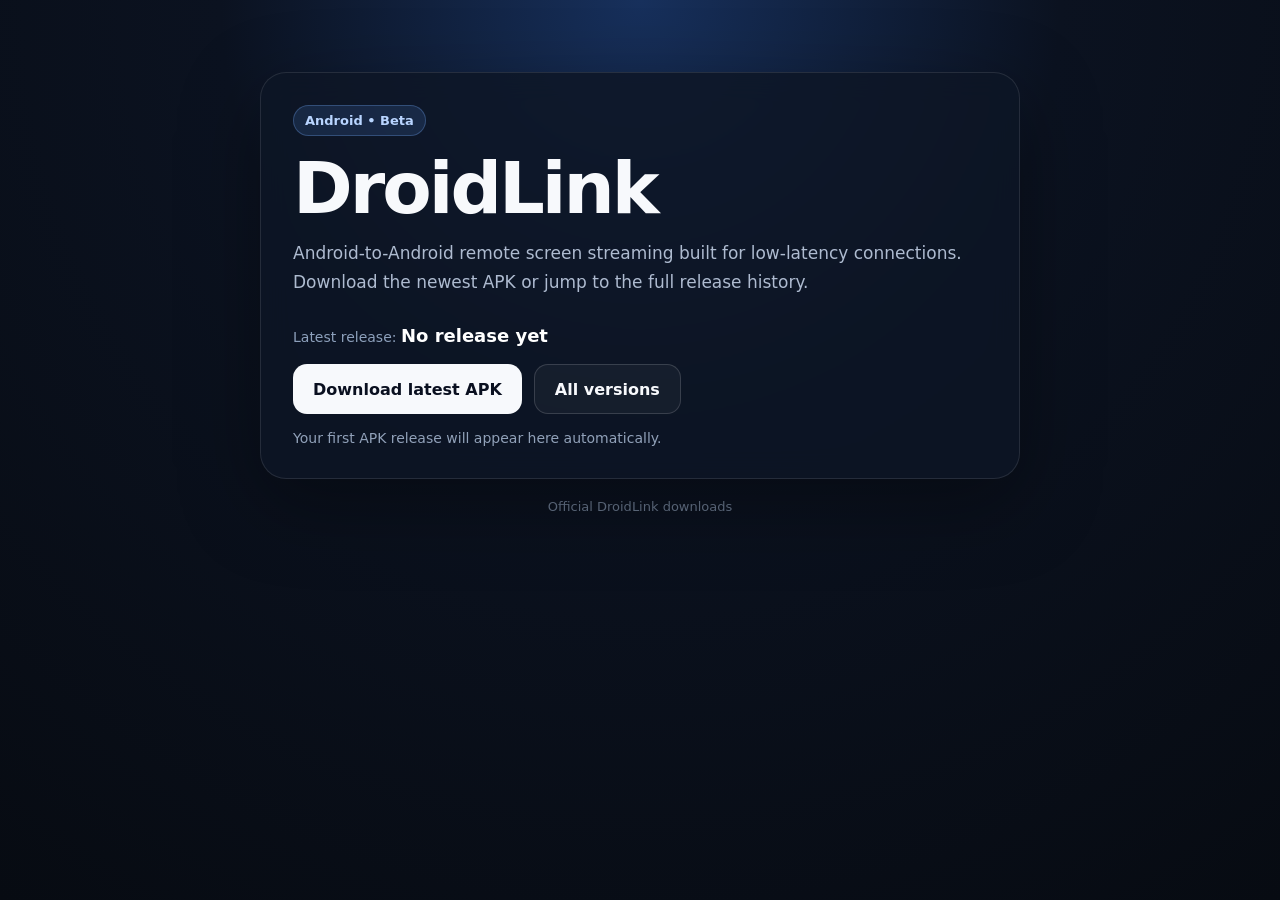
==== docs/index.html @ 6f94c44d "Add DroidLink GitHub Pages download site" ====
<!doctype html>
<html lang="en">
<head>
  <meta charset="utf-8" />
  <meta name="viewport" content="width=device-width, initial-scale=1" />
  <title>DroidLink Downloads</title>
  <meta name="description" content="Download the latest DroidLink APK and view previous releases." />
  <style>
    :root { color-scheme: dark; }
    * { box-sizing: border-box; }
    body { margin: 0; min-height: 100vh; font-family: Inter, system-ui, -apple-system, BlinkMacSystemFont, "Segoe UI", sans-serif; background: radial-gradient(circle at top, #17305c 0, #0b1220 38%, #070b12 100%); color: #f7f9fc; }
    main { width: min(760px, calc(100% - 32px)); margin: 0 auto; padding: 72px 0; }
    .card { background: rgba(14, 22, 38, .84); border: 1px solid rgba(255,255,255,.10); border-radius: 26px; padding: 32px; box-shadow: 0 24px 80px rgba(0,0,0,.35); backdrop-filter: blur(14px); }
    .badge { display: inline-block; padding: 7px 11px; border-radius: 999px; background: rgba(93, 156, 255, .14); border: 1px solid rgba(123, 176, 255, .28); color: #b9d5ff; font-size: 13px; font-weight: 700; }
    h1 { font-size: clamp(42px, 9vw, 72px); line-height: .95; margin: 18px 0 14px; letter-spacing: -3px; }
    .lead { color: #aebbd0; line-height: 1.7; font-size: 17px; margin-bottom: 28px; }
    .version { margin: 22px 0 10px; font-size: 14px; color: #8da0bc; }
    .version strong { color: #fff; font-size: 18px; }
    .actions { display: flex; gap: 12px; flex-wrap: wrap; margin-top: 18px; }
    a.button { text-decoration: none; display: inline-flex; align-items: center; justify-content: center; min-height: 50px; padding: 0 20px; border-radius: 14px; font-weight: 800; }
    .primary { background: #f7f9fc; color: #0a1020; }
    .secondary { border: 1px solid rgba(255,255,255,.15); color: #f7f9fc; background: rgba(255,255,255,.04); }
    .status { margin-top: 16px; font-size: 14px; color: #91a1b9; }
    footer { text-align: center; color: #67758a; margin-top: 20px; font-size: 13px; }
  </style>
</head>
<body>
  <main>
    <section class="card">
      <span class="badge">Android • Beta</span>
      <h1>DroidLink</h1>
      <p class="lead">Android-to-Android remote screen streaming built for low-latency connections. Download the newest APK or jump to the full release history.</p>
      <div class="version">Latest release: <strong id="version">Checking…</strong></div>
      <div class="actions">
        <a id="download" class="button primary" href="https://github.com/Aihoward/DroidLink/releases" aria-disabled="true">Download latest APK</a>
        <a class="button secondary" href="https://github.com/Aihoward/DroidLink/releases">All versions</a>
      </div>
      <div id="status" class="status">Looking for the newest GitHub release…</div>
    </section>
    <footer>Official DroidLink downloads</footer>
  </main>

  <script>
    const api = 'https://api.github.com/repos/Aihoward/DroidLink/releases/latest';
    fetch(api, { headers: { 'Accept': 'application/vnd.github+json' } })
      .then(r => { if (!r.ok) throw new Error('No release yet'); return r.json(); })
      .then(release => {
        document.getElementById('version').textContent = release.tag_name || release.name || 'Latest';
        const apk = (release.assets || []).find(a => a.name.toLowerCase().endsWith('.apk'));
        const button = document.getElementById('download');
        const status = document.getElementById('status');
        if (apk) {
          button.href = apk.browser_download_url;
          button.removeAttribute('aria-disabled');
          status.textContent = apk.name;
        } else {
          button.href = release.html_url;
          status.textContent = 'Release found, but no APK asset is attached yet.';
        }
      })
      .catch(() => {
        document.getElementById('version').textContent = 'No release yet';
        document.getElementById('status').textContent = 'Your first APK release will appear here automatically.';
      });
  </script>
</body>
</html>
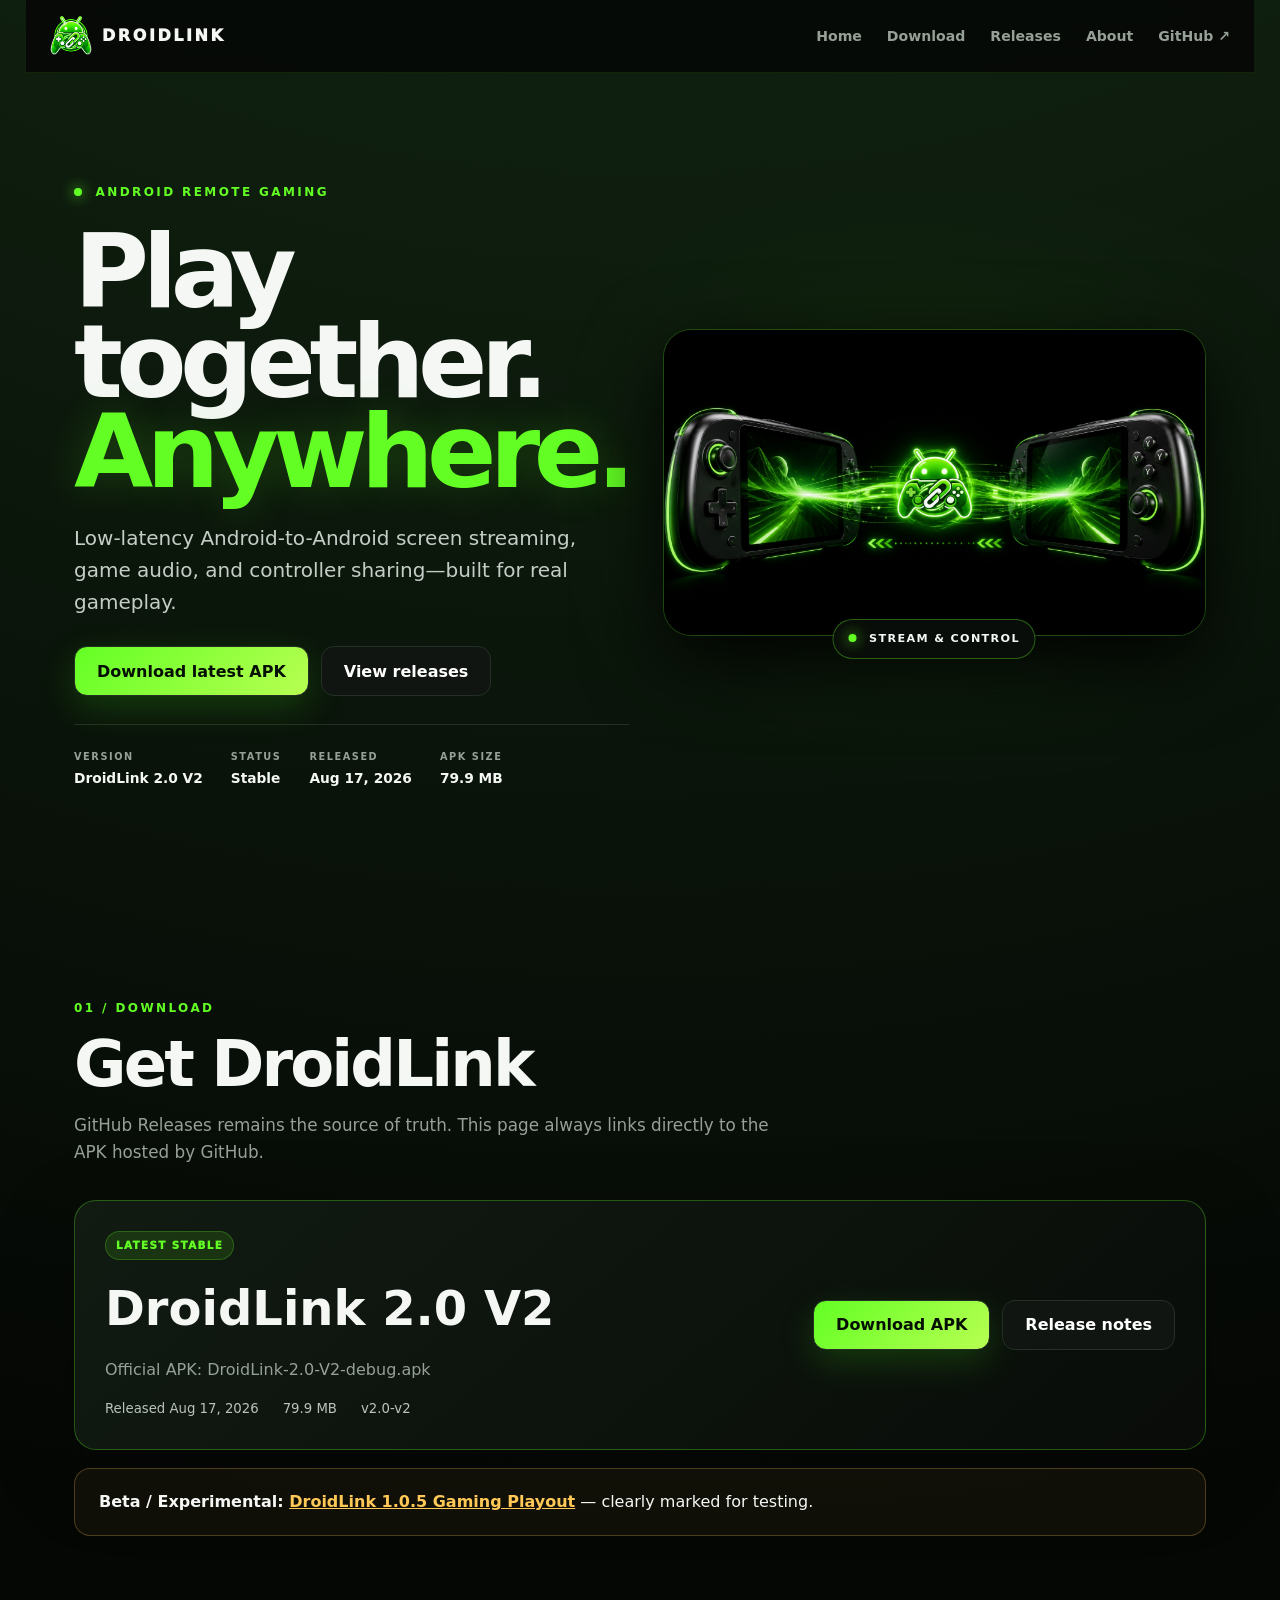
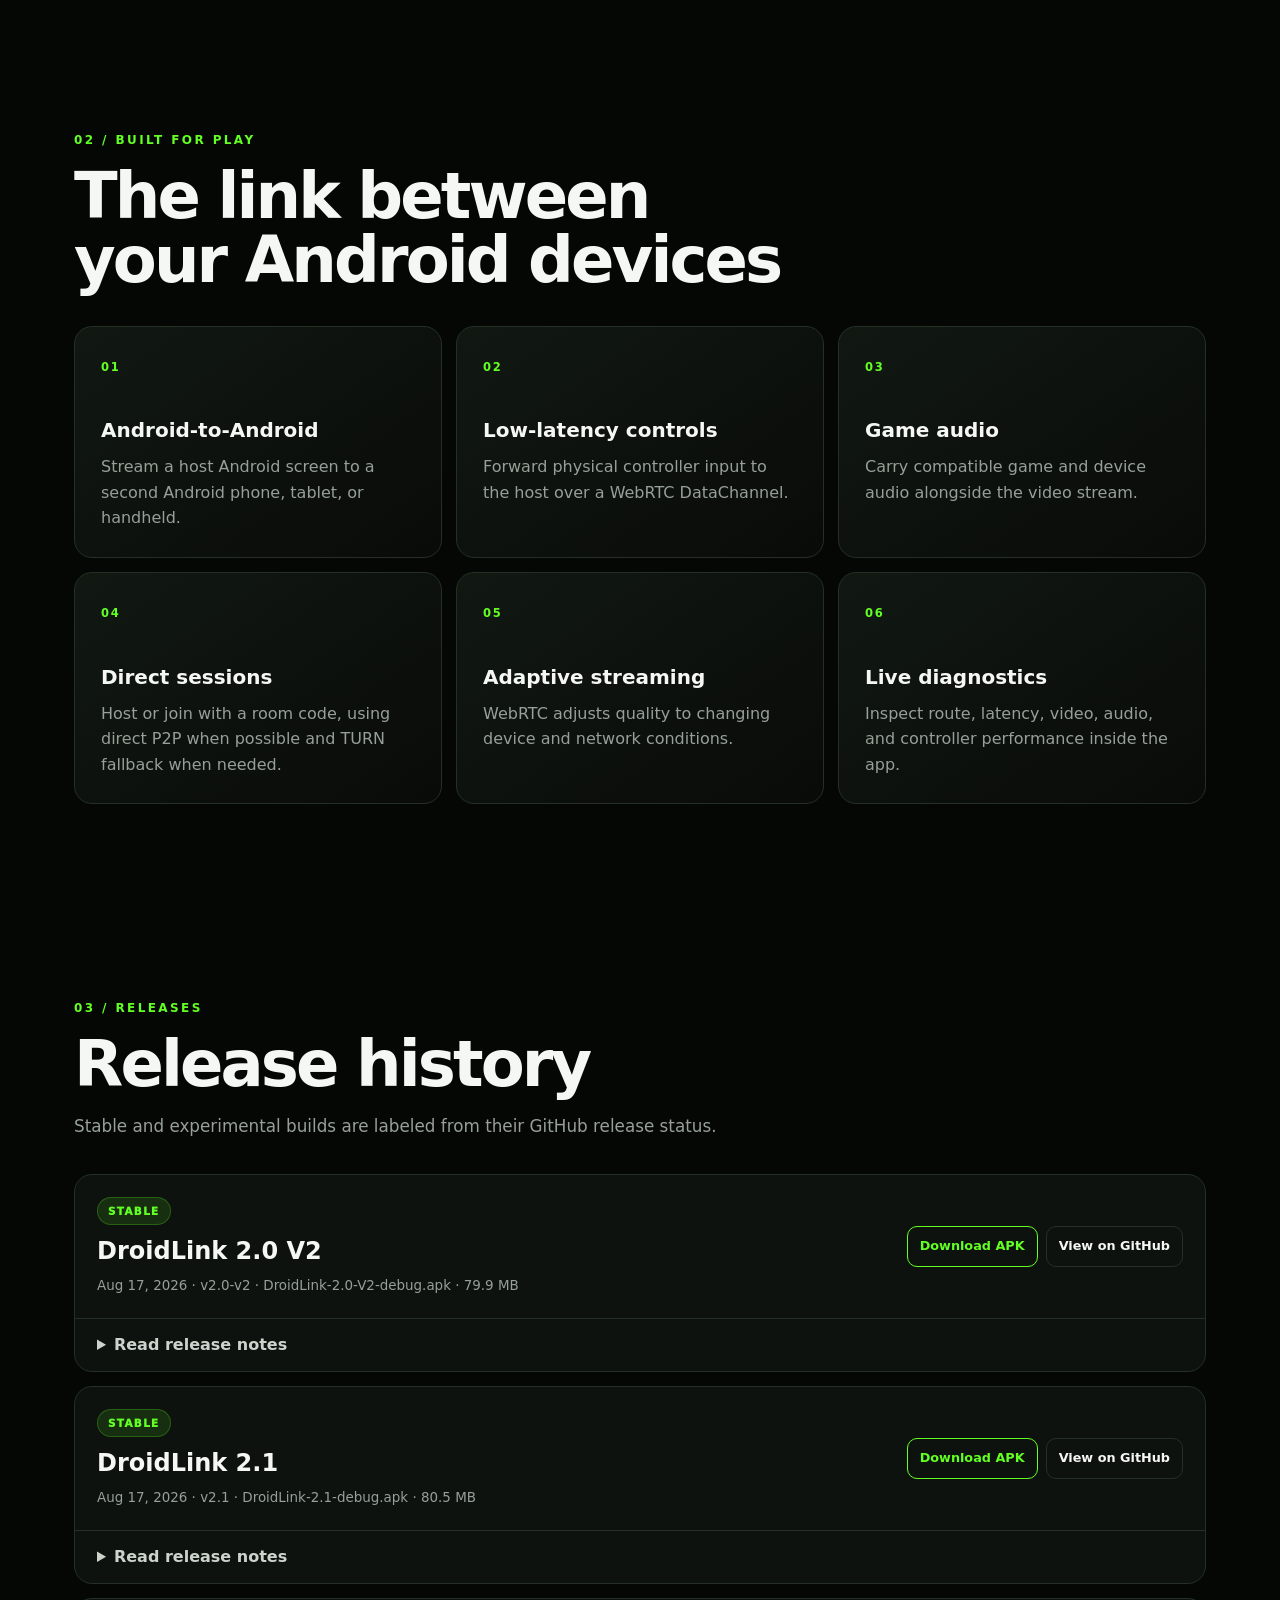
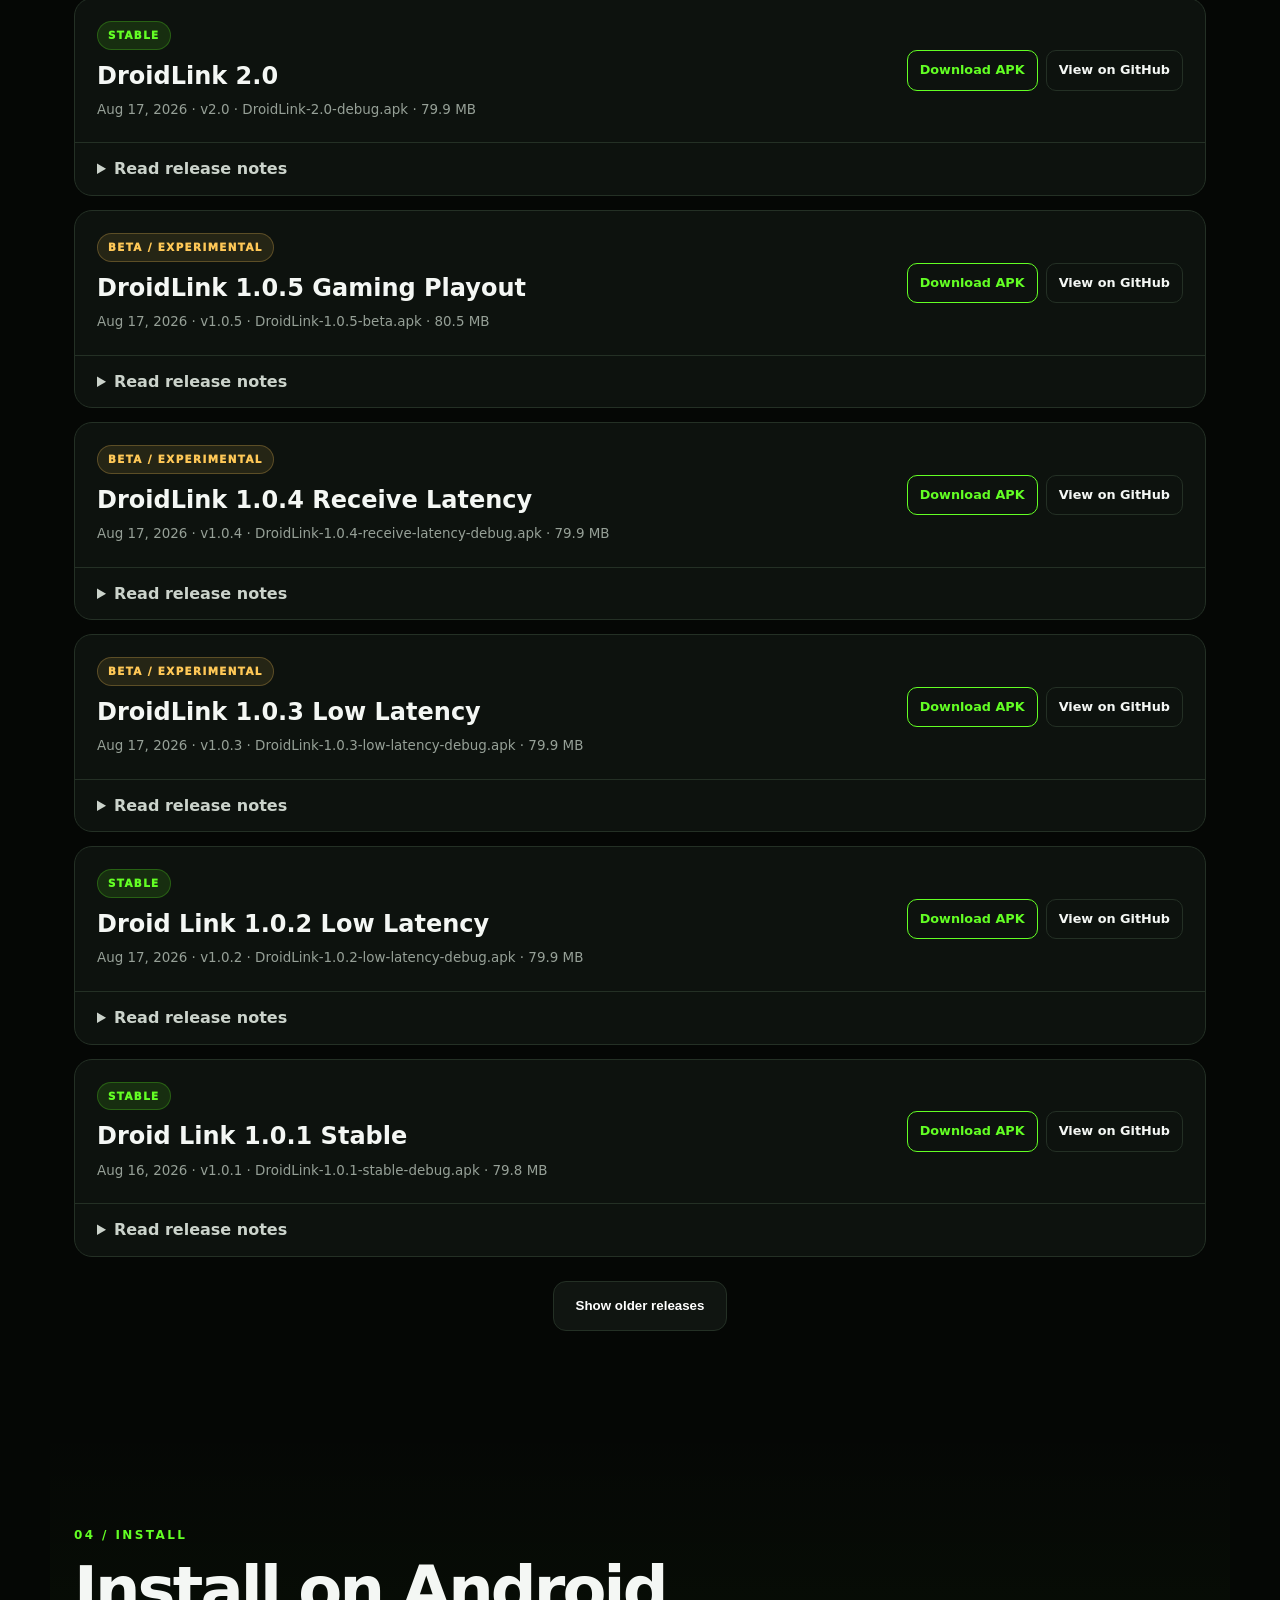
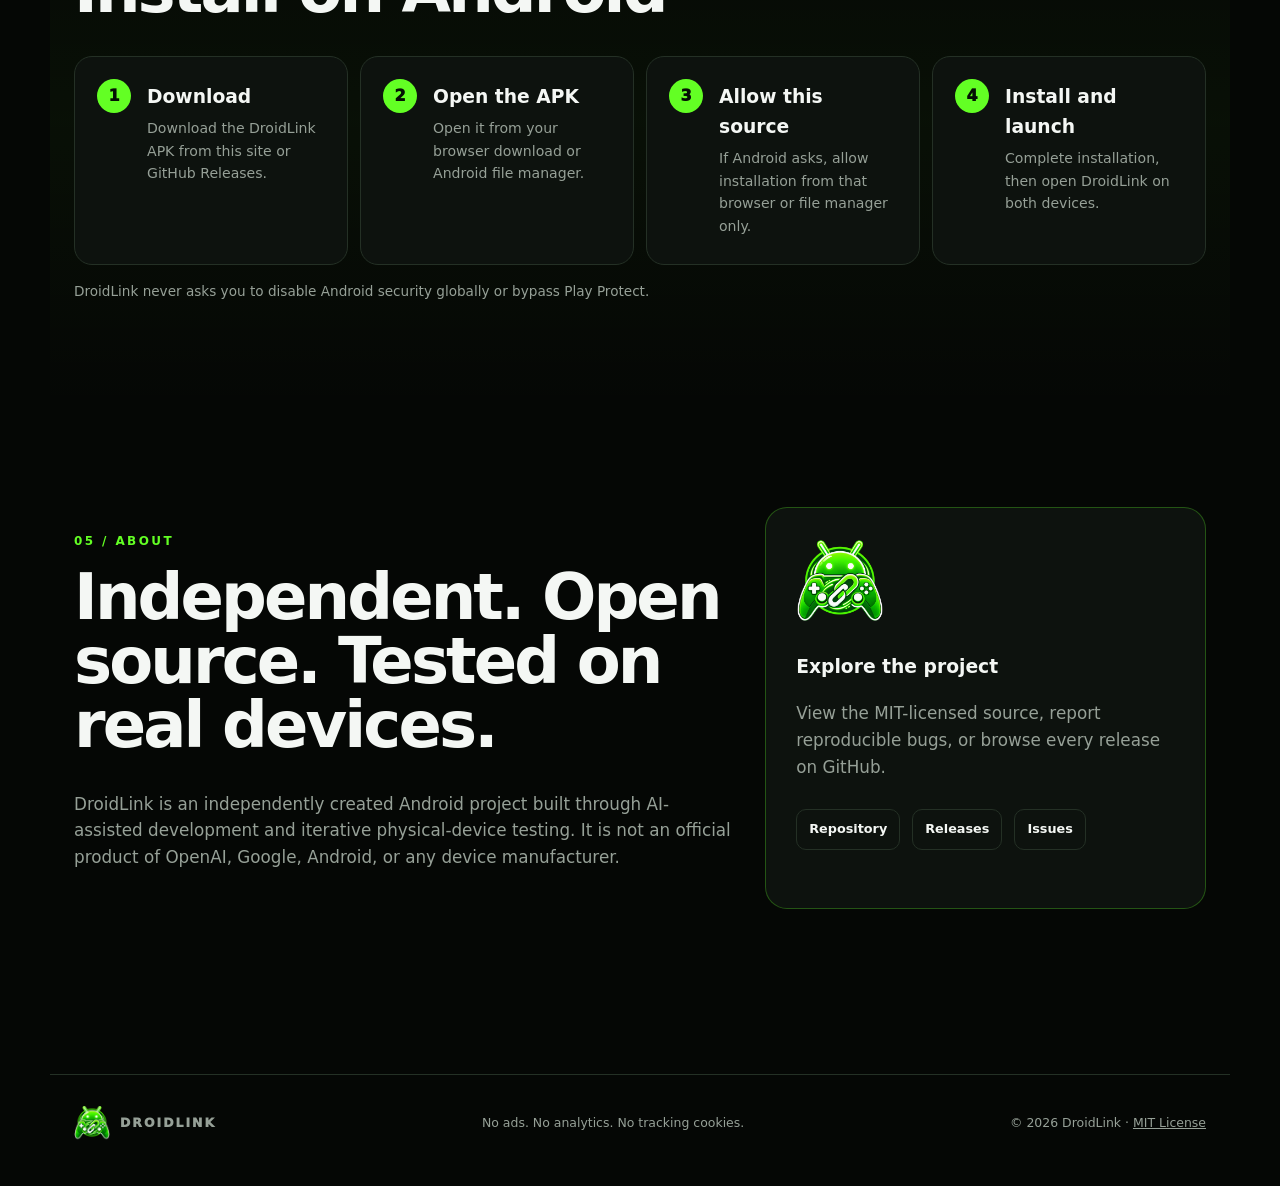
==== commit a91b7f18: "Build official DroidLink GitHub Pages website" ====
--- a/docs/index.html
+++ b/docs/index.html
@@ -1,67 +1,107 @@
 <!doctype html>
 <html lang="en">
 <head>
-  <meta charset="utf-8" />
-  <meta name="viewport" content="width=device-width, initial-scale=1" />
-  <title>DroidLink Downloads</title>
-  <meta name="description" content="Download the latest DroidLink APK and view previous releases." />
-  <style>
-    :root { color-scheme: dark; }
-    * { box-sizing: border-box; }
-    body { margin: 0; min-height: 100vh; font-family: Inter, system-ui, -apple-system, BlinkMacSystemFont, "Segoe UI", sans-serif; background: radial-gradient(circle at top, #17305c 0, #0b1220 38%, #070b12 100%); color: #f7f9fc; }
-    main { width: min(760px, calc(100% - 32px)); margin: 0 auto; padding: 72px 0; }
-    .card { background: rgba(14, 22, 38, .84); border: 1px solid rgba(255,255,255,.10); border-radius: 26px; padding: 32px; box-shadow: 0 24px 80px rgba(0,0,0,.35); backdrop-filter: blur(14px); }
-    .badge { display: inline-block; padding: 7px 11px; border-radius: 999px; background: rgba(93, 156, 255, .14); border: 1px solid rgba(123, 176, 255, .28); color: #b9d5ff; font-size: 13px; font-weight: 700; }
-    h1 { font-size: clamp(42px, 9vw, 72px); line-height: .95; margin: 18px 0 14px; letter-spacing: -3px; }
-    .lead { color: #aebbd0; line-height: 1.7; font-size: 17px; margin-bottom: 28px; }
-    .version { margin: 22px 0 10px; font-size: 14px; color: #8da0bc; }
-    .version strong { color: #fff; font-size: 18px; }
-    .actions { display: flex; gap: 12px; flex-wrap: wrap; margin-top: 18px; }
-    a.button { text-decoration: none; display: inline-flex; align-items: center; justify-content: center; min-height: 50px; padding: 0 20px; border-radius: 14px; font-weight: 800; }
-    .primary { background: #f7f9fc; color: #0a1020; }
-    .secondary { border: 1px solid rgba(255,255,255,.15); color: #f7f9fc; background: rgba(255,255,255,.04); }
-    .status { margin-top: 16px; font-size: 14px; color: #91a1b9; }
-    footer { text-align: center; color: #67758a; margin-top: 20px; font-size: 13px; }
-  </style>
+  <meta charset="utf-8">
+  <meta name="viewport" content="width=device-width,initial-scale=1,viewport-fit=cover">
+  <meta name="theme-color" content="#050705">
+  <meta http-equiv="Content-Security-Policy" content="default-src 'self'; connect-src 'self' https://api.github.com; img-src 'self' data:; style-src 'self'; script-src 'self'; base-uri 'self'; form-action 'none'; frame-ancestors 'none'; upgrade-insecure-requests">
+  <meta name="description" content="DroidLink is low-latency Android-to-Android screen streaming, game audio, and controller sharing.">
+  <link rel="canonical" href="https://aihoward.github.io/DroidLink/">
+  <meta property="og:title" content="DroidLink — Android remote gaming">
+  <meta property="og:description" content="Low-latency Android-to-Android screen streaming and controller sharing.">
+  <meta property="og:type" content="website">
+  <meta property="og:url" content="https://aihoward.github.io/DroidLink/">
+  <meta property="og:image" content="assets/droidlink-hero.jpg">
+  <meta property="og:image:alt" content="Two Android gaming handhelds connected through DroidLink">
+  <meta name="twitter:card" content="summary_large_image">
+  <meta name="twitter:title" content="DroidLink — Android remote gaming">
+  <meta name="twitter:description" content="Low-latency Android-to-Android screen streaming and controller sharing.">
+  <meta name="twitter:image" content="assets/droidlink-hero.jpg">
+  <title>DroidLink — Android remote gaming</title>
+  <link rel="icon" href="assets/droidlink-logo.png">
+  <link rel="stylesheet" href="styles.css">
+  <script src="app.js" defer></script>
 </head>
 <body>
-  <main>
-    <section class="card">
-      <span class="badge">Android • Beta</span>
-      <h1>DroidLink</h1>
-      <p class="lead">Android-to-Android remote screen streaming built for low-latency connections. Download the newest APK or jump to the full release history.</p>
-      <div class="version">Latest release: <strong id="version">Checking…</strong></div>
-      <div class="actions">
-        <a id="download" class="button primary" href="https://github.com/Aihoward/DroidLink/releases" aria-disabled="true">Download latest APK</a>
-        <a class="button secondary" href="https://github.com/Aihoward/DroidLink/releases">All versions</a>
+  <a class="skip-link" href="#main">Skip to content</a>
+  <header class="site-header">
+    <a class="brand" href="#home" aria-label="DroidLink home">
+      <img src="assets/droidlink-logo.png" width="42" height="42" alt="">
+      <span>DROIDLINK</span>
+    </a>
+    <button class="menu-toggle" aria-expanded="false" aria-controls="site-nav">Menu</button>
+    <nav id="site-nav" aria-label="Main navigation">
+      <a href="#home">Home</a><a href="#download">Download</a><a href="#releases">Releases</a><a href="#about">About</a>
+      <a href="https://github.com/Aihoward/DroidLink" target="_blank" rel="noopener noreferrer">GitHub <span aria-hidden="true">↗</span></a>
+    </nav>
+  </header>
+
+  <main id="main">
+    <section class="hero" id="home">
+      <div class="hero-copy">
+        <div class="eyebrow"><span class="status-dot"></span> Android remote gaming</div>
+        <h1>Play together.<br><span>Anywhere.</span></h1>
+        <p class="hero-lede">Low-latency Android-to-Android screen streaming, game audio, and controller sharing—built for real gameplay.</p>
+        <div class="hero-actions">
+          <a class="button button-primary latest-download disabled" href="https://github.com/Aihoward/DroidLink/releases" aria-disabled="true">Checking latest APK…</a>
+          <a class="button button-secondary" href="#releases">View releases</a>
+        </div>
+        <div class="release-summary" aria-live="polite">
+          <span><small>VERSION</small><strong id="hero-version">Checking…</strong></span>
+          <span><small>STATUS</small><strong id="hero-status">—</strong></span>
+          <span><small>RELEASED</small><strong id="hero-date">—</strong></span>
+          <span><small>APK SIZE</small><strong id="hero-size">—</strong></span>
+        </div>
       </div>
-      <div id="status" class="status">Looking for the newest GitHub release…</div>
+      <div class="hero-art">
+        <img src="assets/droidlink-hero.jpg" width="1800" height="1012" alt="Two generic Android gaming handhelds linked by a green DroidLink streaming connection">
+        <div class="signal-chip"><span class="status-dot"></span> STREAM &amp; CONTROL</div>
+      </div>
     </section>
-    <footer>Official DroidLink downloads</footer>
+
+    <section class="section" id="download">
+      <div class="section-heading"><span>01 / DOWNLOAD</span><h2>Get DroidLink</h2><p>GitHub Releases remains the source of truth. This page always links directly to the APK hosted by GitHub.</p></div>
+      <div id="latest-release" class="featured-release skeleton-card" aria-live="polite">
+        <div><span class="badge">CHECKING GITHUB</span><h3>Finding the latest stable release…</h3><p>Release details will appear here.</p></div>
+      </div>
+      <div id="beta-release" class="beta-callout" hidden></div>
+    </section>
+
+    <section class="section" id="features">
+      <div class="section-heading"><span>02 / BUILT FOR PLAY</span><h2>The link between your Android devices</h2></div>
+      <div class="feature-grid">
+        <article><b>01</b><h3>Android-to-Android</h3><p>Stream a host Android screen to a second Android phone, tablet, or handheld.</p></article>
+        <article><b>02</b><h3>Low-latency controls</h3><p>Forward physical controller input to the host over a WebRTC DataChannel.</p></article>
+        <article><b>03</b><h3>Game audio</h3><p>Carry compatible game and device audio alongside the video stream.</p></article>
+        <article><b>04</b><h3>Direct sessions</h3><p>Host or join with a room code, using direct P2P when possible and TURN fallback when needed.</p></article>
+        <article><b>05</b><h3>Adaptive streaming</h3><p>WebRTC adjusts quality to changing device and network conditions.</p></article>
+        <article><b>06</b><h3>Live diagnostics</h3><p>Inspect route, latency, video, audio, and controller performance inside the app.</p></article>
+      </div>
+    </section>
+
+    <section class="section" id="releases">
+      <div class="section-heading"><span>03 / RELEASES</span><h2>Release history</h2><p>Stable and experimental builds are labeled from their GitHub release status.</p></div>
+      <div id="release-list" class="release-list" aria-live="polite"><p class="loading">Loading public GitHub releases…</p></div>
+      <div class="center"><button id="show-more" class="button button-secondary" hidden>Show older releases</button></div>
+    </section>
+
+    <section class="section install-section" id="install">
+      <div class="section-heading"><span>04 / INSTALL</span><h2>Install on Android</h2></div>
+      <ol class="install-steps">
+        <li><span>1</span><div><h3>Download</h3><p>Download the DroidLink APK from this site or GitHub Releases.</p></div></li>
+        <li><span>2</span><div><h3>Open the APK</h3><p>Open it from your browser download or Android file manager.</p></div></li>
+        <li><span>3</span><div><h3>Allow this source</h3><p>If Android asks, allow installation from that browser or file manager only.</p></div></li>
+        <li><span>4</span><div><h3>Install and launch</h3><p>Complete installation, then open DroidLink on both devices.</p></div></li>
+      </ol>
+      <p class="safety-note">DroidLink never asks you to disable Android security globally or bypass Play Protect.</p>
+    </section>
+
+    <section class="section about-grid" id="about">
+      <div><div class="section-heading"><span>05 / ABOUT</span><h2>Independent. Open source. Tested on real devices.</h2></div><p>DroidLink is an independently created Android project built through AI-assisted development and iterative physical-device testing. It is not an official product of OpenAI, Google, Android, or any device manufacturer.</p></div>
+      <div class="github-card"><img src="assets/droidlink-logo.png" width="88" height="88" alt="DroidLink controller-link logo"><h3>Explore the project</h3><p>View the MIT-licensed source, report reproducible bugs, or browse every release on GitHub.</p><div class="card-actions"><a href="https://github.com/Aihoward/DroidLink" target="_blank" rel="noopener noreferrer">Repository</a><a href="https://github.com/Aihoward/DroidLink/releases" target="_blank" rel="noopener noreferrer">Releases</a><a href="https://github.com/Aihoward/DroidLink/issues" target="_blank" rel="noopener noreferrer">Issues</a></div></div>
+    </section>
   </main>
 
-  <script>
-    const api = 'https://api.github.com/repos/Aihoward/DroidLink/releases/latest';
-    fetch(api, { headers: { 'Accept': 'application/vnd.github+json' } })
-      .then(r => { if (!r.ok) throw new Error('No release yet'); return r.json(); })
-      .then(release => {
-        document.getElementById('version').textContent = release.tag_name || release.name || 'Latest';
-        const apk = (release.assets || []).find(a => a.name.toLowerCase().endsWith('.apk'));
-        const button = document.getElementById('download');
-        const status = document.getElementById('status');
-        if (apk) {
-          button.href = apk.browser_download_url;
-          button.removeAttribute('aria-disabled');
-          status.textContent = apk.name;
-        } else {
-          button.href = release.html_url;
-          status.textContent = 'Release found, but no APK asset is attached yet.';
-        }
-      })
-      .catch(() => {
-        document.getElementById('version').textContent = 'No release yet';
-        document.getElementById('status').textContent = 'Your first APK release will appear here automatically.';
-      });
-  </script>
+  <footer><a class="brand" href="#home"><img src="assets/droidlink-logo.png" width="36" height="36" alt=""><span>DROIDLINK</span></a><p>No ads. No analytics. No tracking cookies.</p><p>© 2026 DroidLink · <a href="https://github.com/Aihoward/DroidLink/blob/main/LICENSE">MIT License</a></p></footer>
 </body>
 </html>
--- a/docs/styles.css
+++ b/docs/styles.css
@@ -0,0 +1 @@
+:root{--bg:#050705;--panel:#0d120e;--panel2:#111812;--text:#f4f7f4;--muted:#96a097;--green:#63ff24;--green2:#2cd80d;--line:#243025;--warn:#ffc857;--radius:22px;--max:1180px}*{box-sizing:border-box}html{scroll-behavior:smooth;scroll-padding-top:88px}body{margin:0;background:radial-gradient(circle at 50% -20%,#183518 0,transparent 38%),var(--bg);color:var(--text);font-family:Inter,ui-sans-serif,system-ui,-apple-system,BlinkMacSystemFont,"Segoe UI",sans-serif;line-height:1.6}a{color:inherit}.skip-link{position:fixed;left:1rem;top:-5rem;z-index:99;background:var(--green);color:#041004;padding:.7rem 1rem;border-radius:10px}.skip-link:focus{top:1rem}.site-header{position:sticky;top:0;z-index:20;display:flex;align-items:center;justify-content:space-between;max-width:calc(var(--max) + 48px);margin:auto;padding:15px 24px;background:rgba(5,7,5,.84);backdrop-filter:blur(16px);border-bottom:1px solid rgba(99,255,36,.12)}.brand{display:flex;align-items:center;gap:10px;text-decoration:none;font-weight:950;letter-spacing:.16em}.brand img{object-fit:contain}.site-header nav{display:flex;gap:25px;align-items:center}.site-header nav a{color:var(--muted);font-size:.88rem;text-decoration:none;font-weight:750}.site-header nav a:hover,.site-header nav a:focus-visible{color:var(--green)}.menu-toggle{display:none;background:transparent;border:1px solid var(--line);color:var(--text);padding:.55rem .75rem;border-radius:10px}.hero{min-height:calc(100vh - 74px);max-width:var(--max);margin:auto;padding:72px 24px;display:grid;grid-template-columns:1fr 1.08fr;align-items:center;gap:34px}.eyebrow,.section-heading>span{font-size:.75rem;font-weight:900;letter-spacing:.2em;color:var(--green);text-transform:uppercase}.status-dot{display:inline-block;width:8px;height:8px;margin-right:7px;border-radius:50%;background:var(--green);box-shadow:0 0 14px var(--green)}h1{font-size:clamp(3.5rem,8vw,7rem);line-height:.88;letter-spacing:-.065em;margin:25px 0}h1 span{color:var(--green);text-shadow:0 0 40px rgba(99,255,36,.2)}.hero-lede{font-size:clamp(1rem,2vw,1.25rem);max-width:620px;color:#c5cdc6}.hero-actions,.card-actions{display:flex;flex-wrap:wrap;gap:12px;margin:28px 0}.button{display:inline-flex;align-items:center;justify-content:center;min-height:50px;padding:0 22px;border-radius:13px;border:1px solid var(--line);font-weight:900;text-decoration:none;cursor:pointer;transition:transform .18s,box-shadow .18s,border-color .18s}.button:hover{transform:translateY(-2px)}.button:focus-visible,a:focus-visible,button:focus-visible{outline:3px solid rgba(99,255,36,.55);outline-offset:3px}.button-primary{color:#041004;background:linear-gradient(135deg,var(--green),#b8ff52);box-shadow:0 12px 35px rgba(72,255,24,.17)}.button-secondary{background:#101511;color:#fff}.button.disabled{opacity:.65;pointer-events:none}.release-summary{display:flex;flex-wrap:wrap;gap:28px;padding-top:24px;border-top:1px solid var(--line)}.release-summary span{display:grid;gap:2px}.release-summary small{font-size:.61rem;color:var(--muted);letter-spacing:.16em;font-weight:800}.release-summary strong{font-size:.86rem}.hero-art{position:relative}.hero-art:before{content:"";position:absolute;inset:10%;background:var(--green);filter:blur(100px);opacity:.11}.hero-art img{position:relative;width:100%;height:auto;border-radius:28px;border:1px solid rgba(99,255,36,.2);box-shadow:0 25px 80px #000}.signal-chip{position:absolute;left:50%;bottom:-16px;transform:translateX(-50%);white-space:nowrap;padding:10px 15px;background:#090d09;border:1px solid rgba(99,255,36,.35);border-radius:999px;font-size:.7rem;font-weight:900;letter-spacing:.12em}.section{max-width:var(--max);margin:auto;padding:95px 24px}.section-heading{max-width:720px;margin-bottom:34px}.section-heading h2{font-size:clamp(2.25rem,5vw,4.5rem);line-height:1;margin:12px 0;letter-spacing:-.045em}.section-heading p,.about-grid>div>p{color:var(--muted);font-size:1.05rem}.featured-release{display:grid;grid-template-columns:1fr auto;gap:25px;align-items:center;background:linear-gradient(140deg,#111b12,#090c09);border:1px solid rgba(99,255,36,.3);border-radius:var(--radius);padding:30px;box-shadow:0 25px 80px rgba(0,0,0,.25)}.featured-release h3{font-size:clamp(1.7rem,4vw,3rem);margin:10px 0}.featured-release p{color:var(--muted);margin:0}.badge{display:inline-block;border-radius:999px;padding:5px 10px;font-size:.65rem;font-weight:950;letter-spacing:.13em;background:rgba(99,255,36,.12);color:var(--green);border:1px solid rgba(99,255,36,.24)}.badge.beta{background:rgba(255,200,87,.1);color:var(--warn);border-color:rgba(255,200,87,.25)}.release-meta{display:flex;flex-wrap:wrap;gap:12px 24px;margin-top:16px;color:#bac3ba;font-size:.83rem}.beta-callout{margin-top:18px;padding:20px 24px;border:1px solid rgba(255,200,87,.25);border-radius:16px;background:rgba(255,200,87,.05)}.beta-callout a{color:var(--warn);font-weight:900}.feature-grid{display:grid;grid-template-columns:repeat(3,1fr);gap:14px}.feature-grid article{min-height:220px;padding:26px;border:1px solid var(--line);border-radius:18px;background:linear-gradient(145deg,var(--panel2),#090b09);transition:border-color .2s,transform .2s}.feature-grid article:hover{border-color:rgba(99,255,36,.4);transform:translateY(-3px)}.feature-grid b{color:var(--green);font-size:.72rem;letter-spacing:.16em}.feature-grid h3{margin:36px 0 8px;font-size:1.25rem}.feature-grid p{color:var(--muted);margin:0}.release-list{display:grid;gap:14px}.release-card{border:1px solid var(--line);border-radius:18px;background:var(--panel);overflow:hidden}.release-head{display:grid;grid-template-columns:1fr auto;gap:18px;padding:22px}.release-head h3{margin:7px 0 0;font-size:1.5rem}.release-head p{margin:4px 0 0;color:var(--muted);font-size:.84rem}.release-links{display:flex;flex-wrap:wrap;align-items:center;justify-content:flex-end;gap:8px}.release-links a,.card-actions a{padding:9px 12px;border:1px solid var(--line);border-radius:10px;text-decoration:none;font-weight:800;font-size:.8rem}.release-links a.primary{border-color:var(--green);color:var(--green)}details{border-top:1px solid var(--line)}summary{cursor:pointer;padding:13px 22px;color:#cbd3cb;font-weight:750}.release-notes{padding:0 22px 22px;color:var(--muted);white-space:pre-wrap;font-size:.9rem}.center{text-align:center;margin-top:24px}.install-section{background:linear-gradient(180deg,transparent,rgba(99,255,36,.035),transparent)}.install-steps{list-style:none;padding:0;display:grid;grid-template-columns:repeat(4,1fr);gap:12px}.install-steps li{display:flex;gap:16px;padding:22px;border:1px solid var(--line);border-radius:18px;background:var(--panel)}.install-steps li>span{display:grid;place-items:center;min-width:34px;height:34px;border-radius:50%;background:var(--green);color:#041004;font-weight:950}.install-steps h3{margin:3px 0}.install-steps p{margin:5px 0;color:var(--muted);font-size:.88rem}.safety-note{color:var(--muted);font-size:.85rem}.about-grid{display:grid;grid-template-columns:1.2fr .8fr;gap:30px;align-items:center}.github-card{padding:30px;border:1px solid rgba(99,255,36,.28);border-radius:var(--radius);background:var(--panel)}.github-card p{color:var(--muted)}footer{max-width:var(--max);margin:70px auto 0;padding:30px 24px 45px;border-top:1px solid var(--line);display:flex;align-items:center;justify-content:space-between;gap:20px;color:var(--muted);font-size:.78rem}footer p{margin:0}.loading{color:var(--muted)}@media(max-width:900px){.hero{grid-template-columns:1fr;padding-top:45px}.hero-art{order:-1;max-width:650px;margin:auto}.hero-copy{text-align:center}.hero-lede{margin-inline:auto}.hero-actions,.release-summary{justify-content:center}.feature-grid{grid-template-columns:repeat(2,1fr)}.install-steps{grid-template-columns:repeat(2,1fr)}.about-grid{grid-template-columns:1fr}}@media(max-width:680px){.site-header{padding:11px 16px}.menu-toggle{display:block}.site-header nav{display:none;position:absolute;top:64px;left:12px;right:12px;padding:12px;flex-direction:column;align-items:stretch;background:#0a0d0a;border:1px solid var(--line);border-radius:15px}.site-header nav.open{display:flex}.site-header nav a{padding:10px}.hero{min-height:auto;padding:40px 18px 62px}.hero-art img{border-radius:20px}h1{font-size:clamp(3.35rem,19vw,5rem)}.hero-actions{display:grid}.release-summary{display:grid;grid-template-columns:1fr 1fr;gap:16px}.section{padding:72px 18px}.featured-release,.release-head{grid-template-columns:1fr}.feature-grid,.install-steps{grid-template-columns:1fr}.feature-grid article{min-height:180px}.release-links{justify-content:flex-start}.about-grid{gap:16px}footer{margin-top:20px;flex-direction:column;align-items:flex-start}.signal-chip{font-size:.58rem}}@media(prefers-reduced-motion:reduce){html{scroll-behavior:auto}*{transition:none!important}}
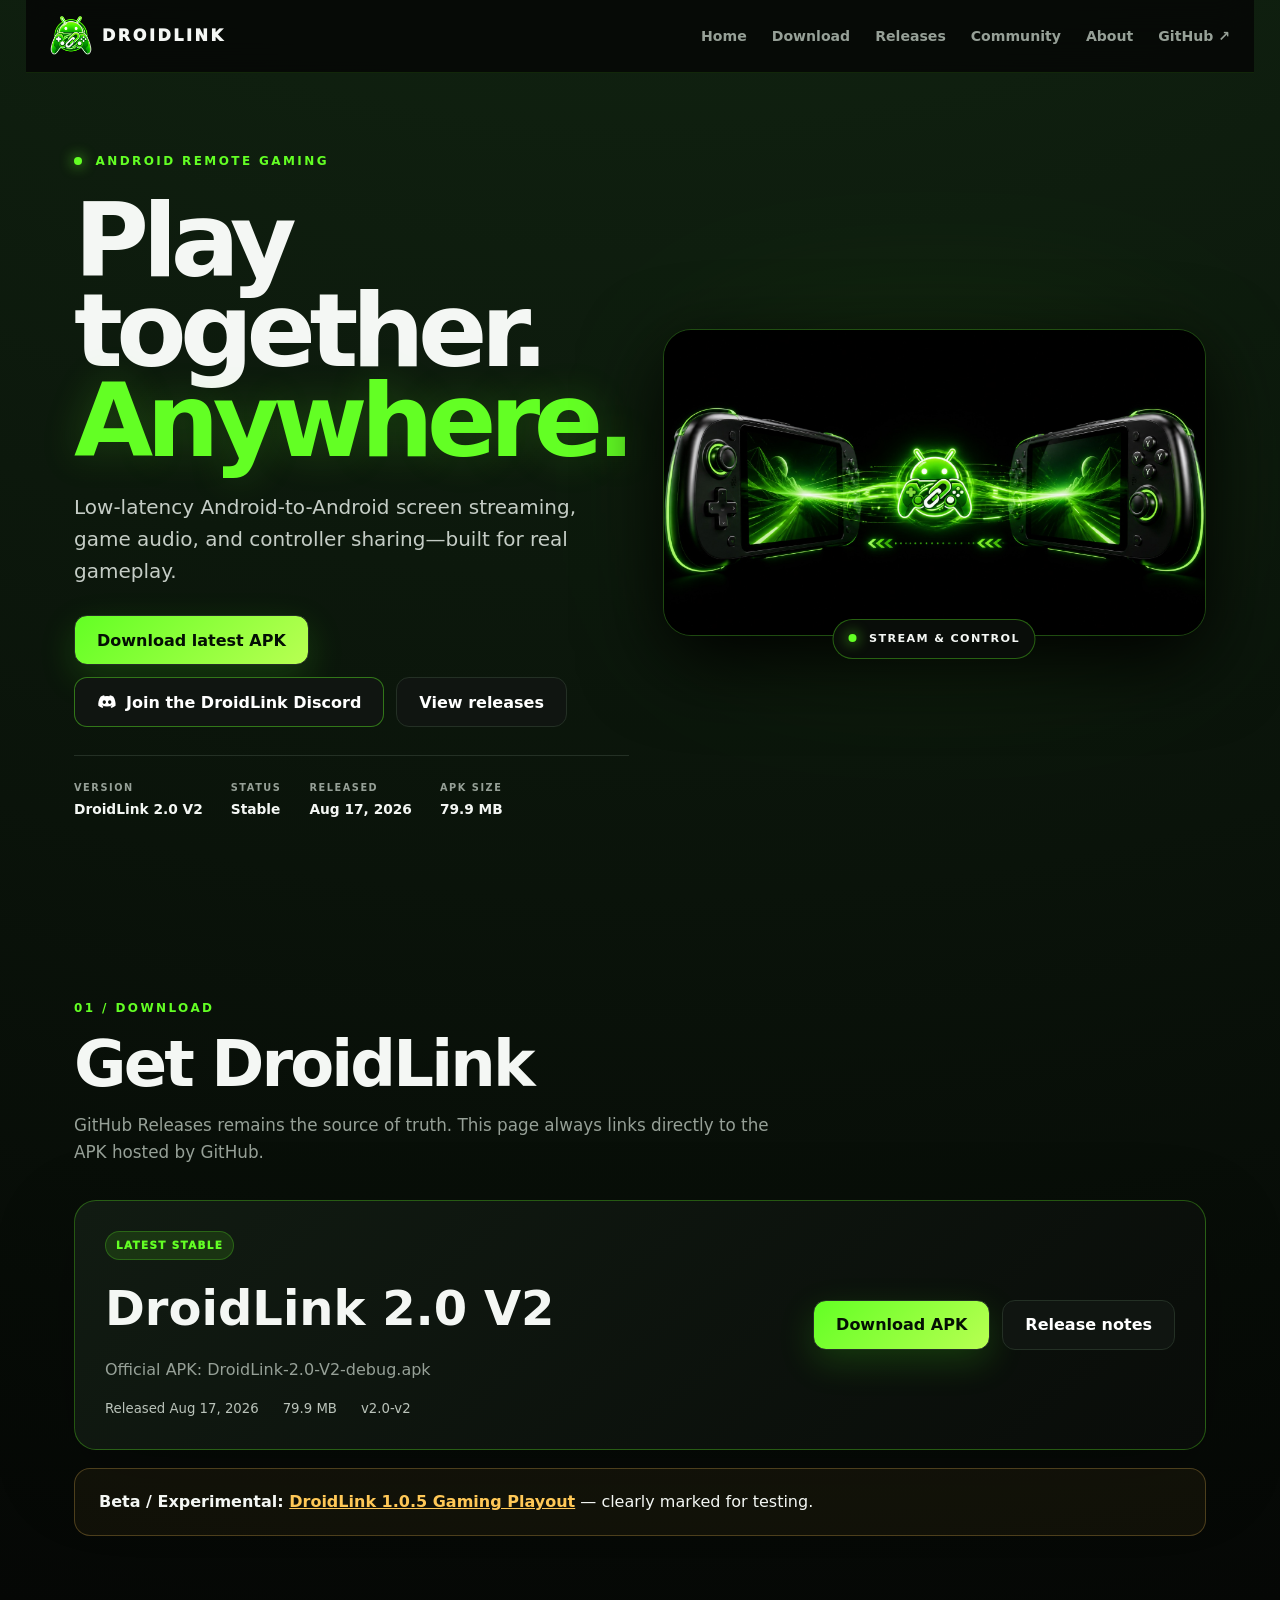
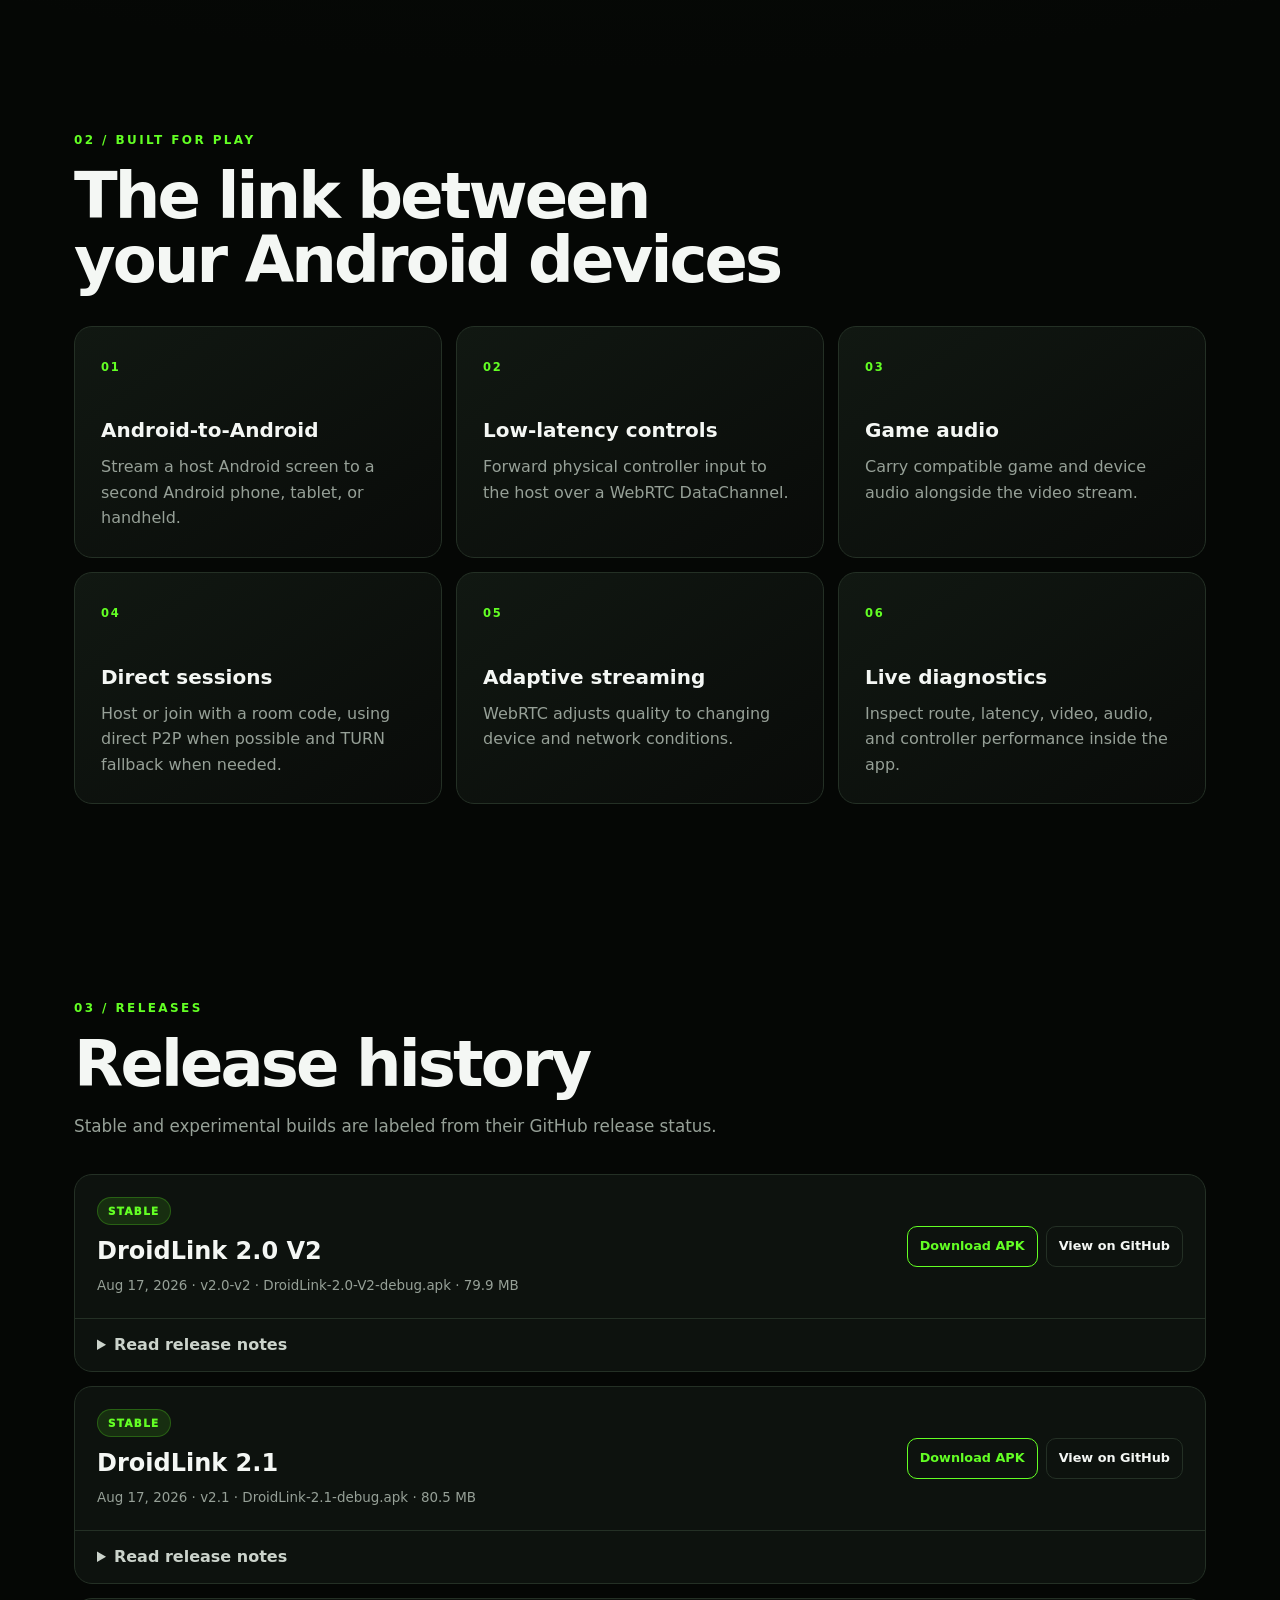
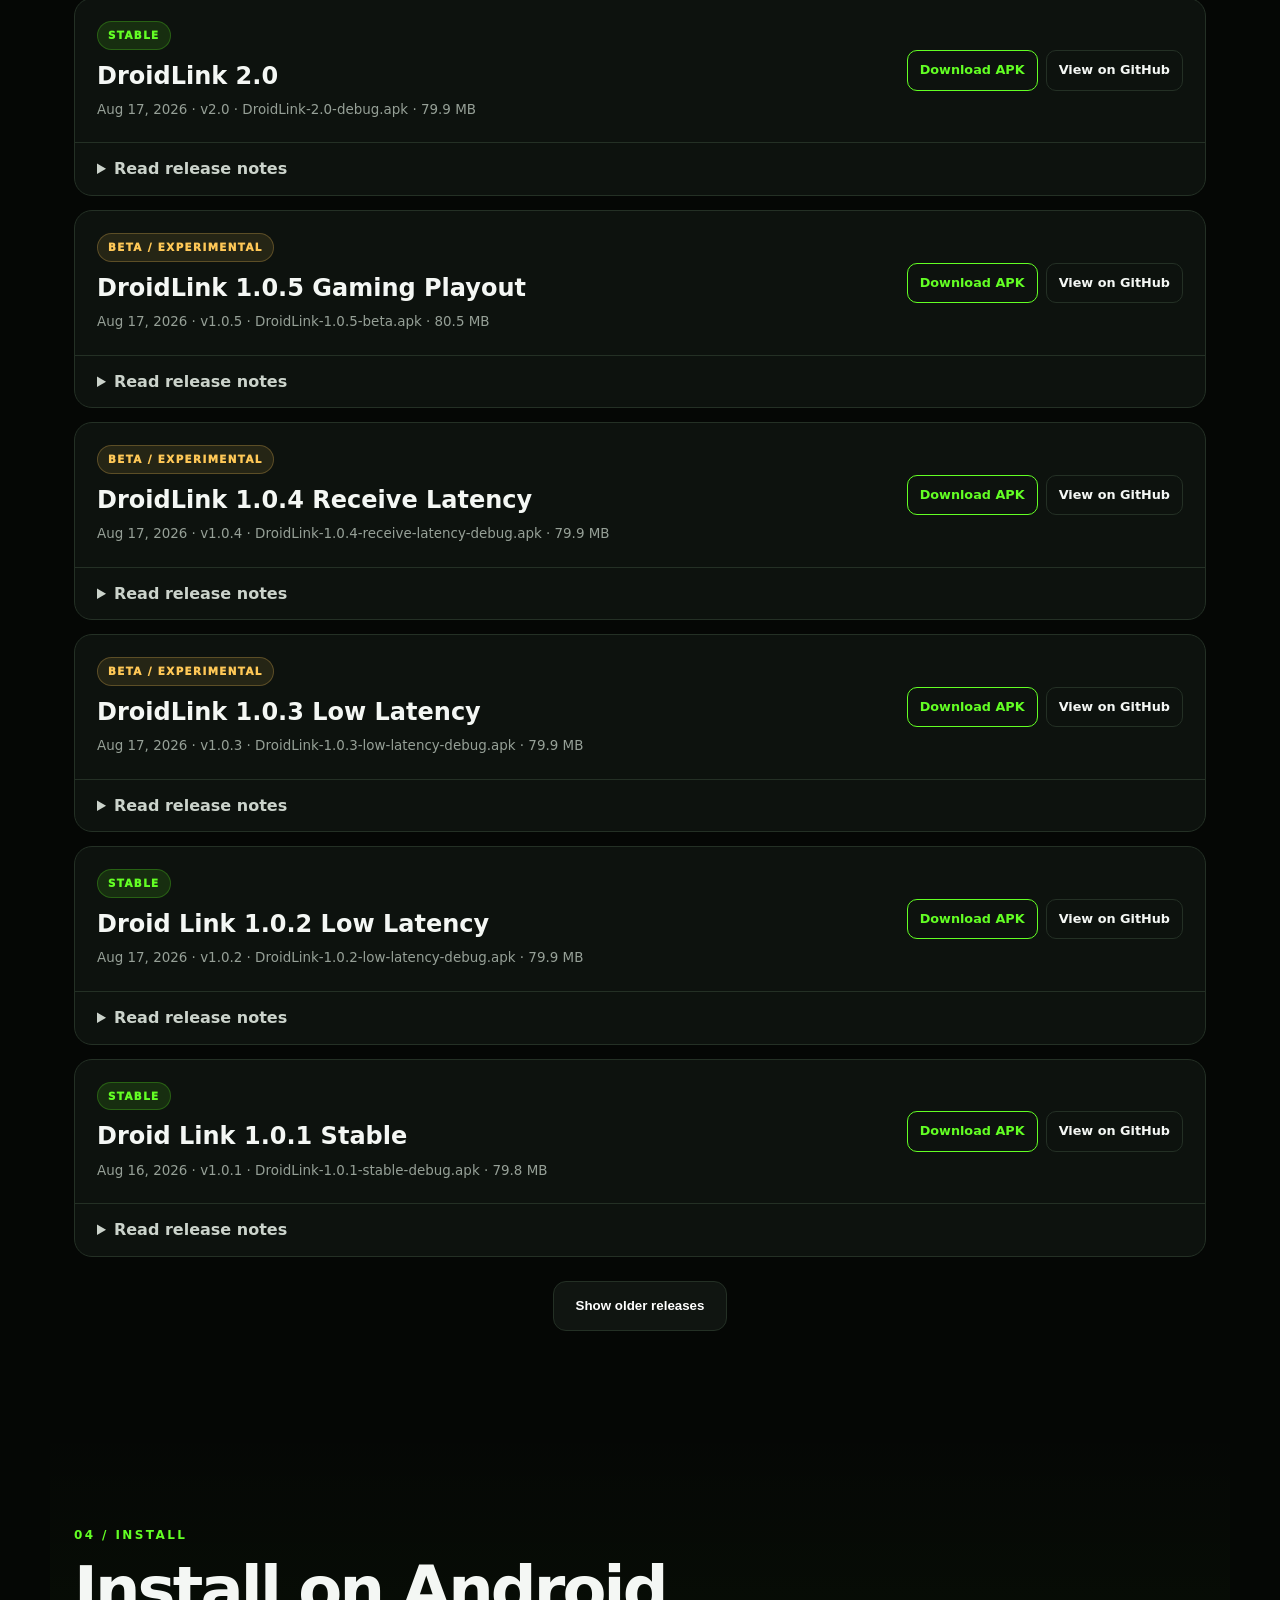
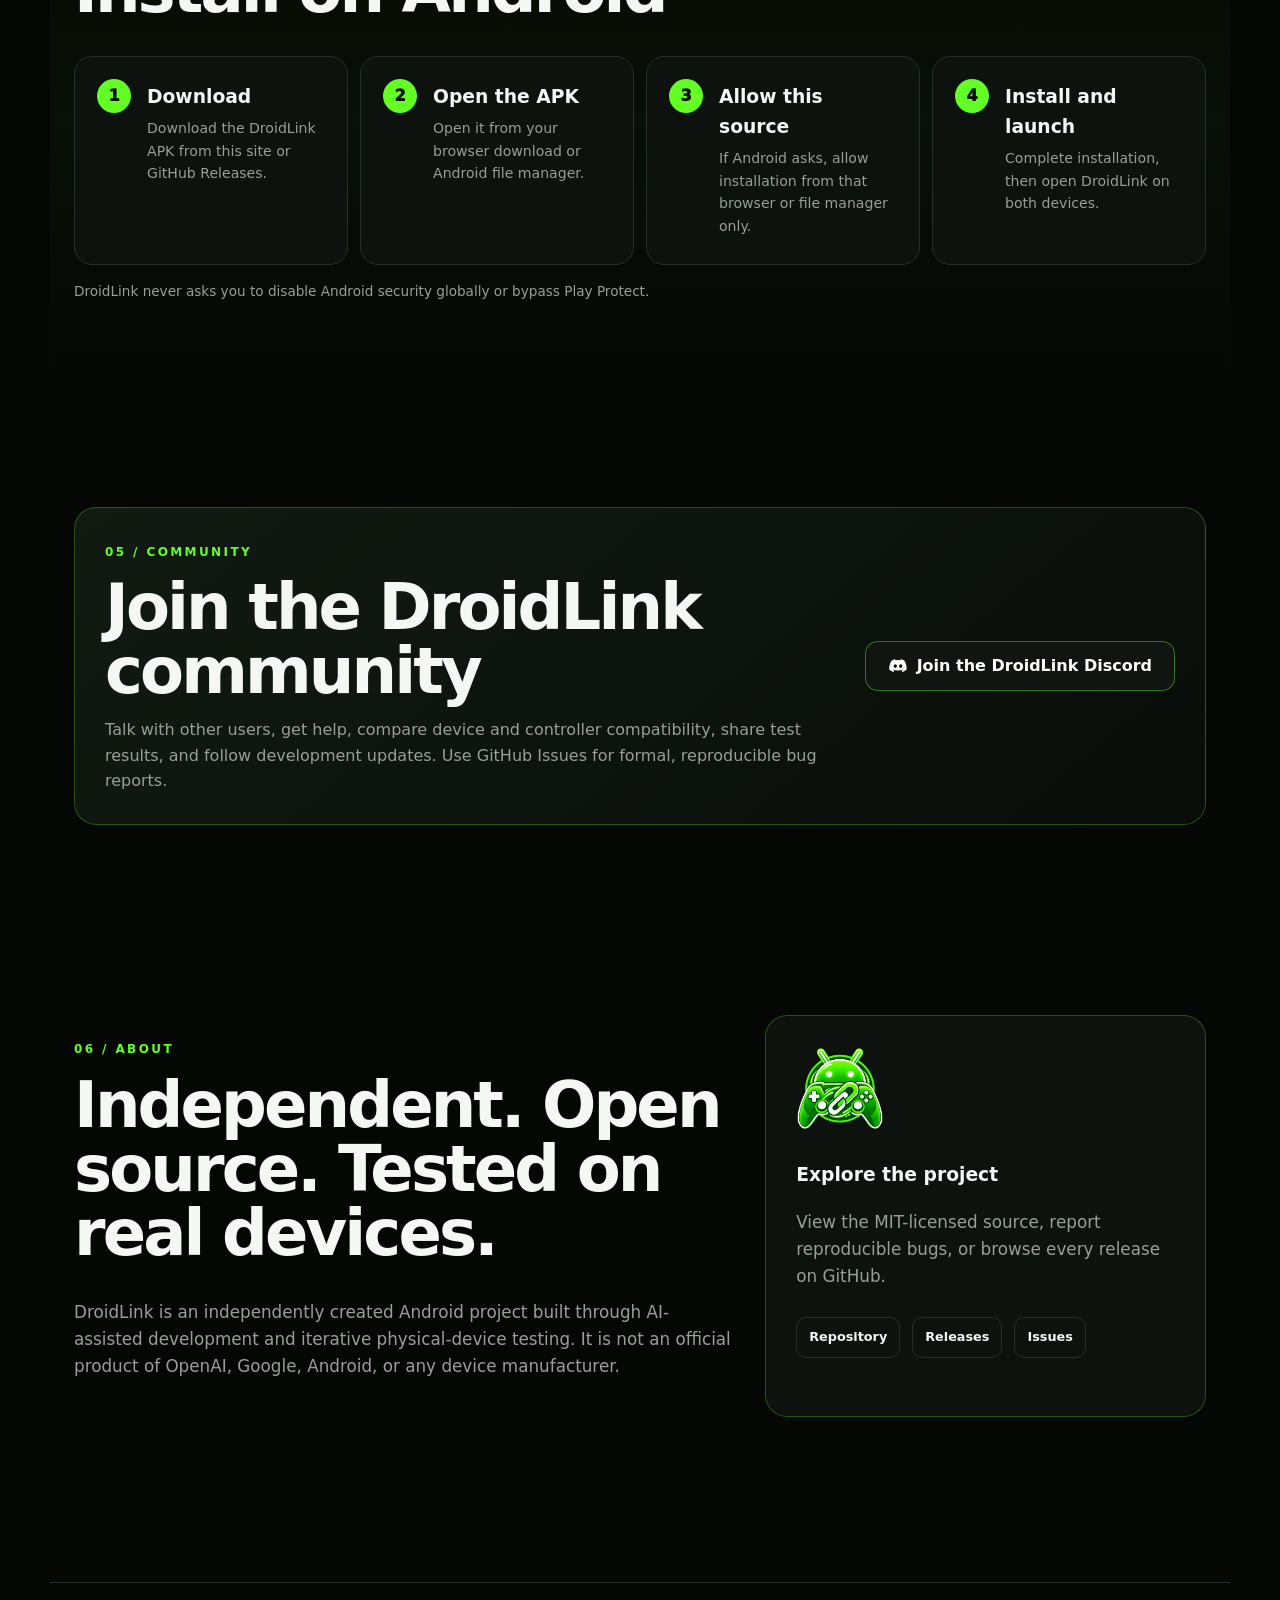
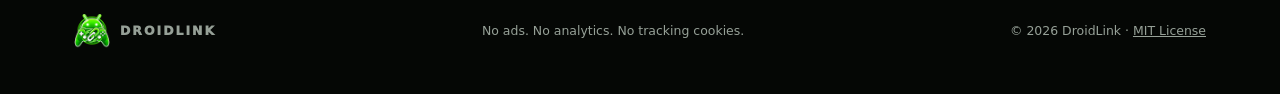
==== commit 1e1a8501: "Add official DroidLink Discord to website" ====
--- a/docs/index.html
+++ b/docs/index.html
@@ -20,6 +20,7 @@
   <title>DroidLink — Android remote gaming</title>
   <link rel="icon" href="assets/droidlink-logo.png">
   <link rel="stylesheet" href="styles.css">
+  <link rel="stylesheet" href="community.css">
   <script src="app.js" defer></script>
 </head>
 <body>
@@ -31,7 +32,7 @@
     </a>
     <button class="menu-toggle" aria-expanded="false" aria-controls="site-nav">Menu</button>
     <nav id="site-nav" aria-label="Main navigation">
-      <a href="#home">Home</a><a href="#download">Download</a><a href="#releases">Releases</a><a href="#about">About</a>
+      <a href="#home">Home</a><a href="#download">Download</a><a href="#releases">Releases</a><a href="#community">Community</a><a href="#about">About</a>
       <a href="https://github.com/Aihoward/DroidLink" target="_blank" rel="noopener noreferrer">GitHub <span aria-hidden="true">↗</span></a>
     </nav>
   </header>
@@ -44,6 +45,10 @@
         <p class="hero-lede">Low-latency Android-to-Android screen streaming, game audio, and controller sharing—built for real gameplay.</p>
         <div class="hero-actions">
           <a class="button button-primary latest-download disabled" href="https://github.com/Aihoward/DroidLink/releases" aria-disabled="true">Checking latest APK…</a>
+          <a class="button button-discord" href="https://discord.gg/HdKQpKjWKY" target="_blank" rel="noopener noreferrer">
+            <svg aria-hidden="true" viewBox="0 0 24 24" width="20" height="20"><path fill="currentColor" d="M19.5 5.34A16.3 16.3 0 0 0 15.44 4l-.5 1.03a15.1 15.1 0 0 0-5.87 0L8.55 4A16.5 16.5 0 0 0 4.5 5.35C1.93 9.17 1.24 12.9 1.59 16.57a16.5 16.5 0 0 0 4.98 2.5l1.2-1.65a10.8 10.8 0 0 1-1.88-.9l.46-.35c3.63 1.68 7.57 1.68 11.16 0l.47.35c-.6.35-1.24.65-1.9.9l1.2 1.65a16.4 16.4 0 0 0 4.98-2.5c.42-4.25-.72-7.94-2.76-11.23ZM8.77 14.3c-1.1 0-2-1.01-2-2.25s.88-2.26 2-2.26c1.12 0 2.02 1.02 2 2.26 0 1.24-.88 2.25-2 2.25Zm6.46 0c-1.1 0-2-1.01-2-2.25s.88-2.26 2-2.26c1.12 0 2.02 1.02 2 2.26 0 1.24-.88 2.25-2 2.25Z"/></svg>
+            Join the DroidLink Discord
+          </a>
           <a class="button button-secondary" href="#releases">View releases</a>
         </div>
         <div class="release-summary" aria-live="polite">
@@ -96,8 +101,21 @@
       <p class="safety-note">DroidLink never asks you to disable Android security globally or bypass Play Protect.</p>
     </section>
 
+    <section class="section" id="community">
+      <div class="community-card">
+        <div>
+          <div class="section-heading"><span>05 / COMMUNITY</span><h2>Join the DroidLink community</h2></div>
+          <p>Talk with other users, get help, compare device and controller compatibility, share test results, and follow development updates. Use GitHub Issues for formal, reproducible bug reports.</p>
+        </div>
+        <a class="button button-discord" href="https://discord.gg/HdKQpKjWKY" target="_blank" rel="noopener noreferrer">
+          <svg aria-hidden="true" viewBox="0 0 24 24" width="20" height="20"><path fill="currentColor" d="M19.5 5.34A16.3 16.3 0 0 0 15.44 4l-.5 1.03a15.1 15.1 0 0 0-5.87 0L8.55 4A16.5 16.5 0 0 0 4.5 5.35C1.93 9.17 1.24 12.9 1.59 16.57a16.5 16.5 0 0 0 4.98 2.5l1.2-1.65a10.8 10.8 0 0 1-1.88-.9l.46-.35c3.63 1.68 7.57 1.68 11.16 0l.47.35c-.6.35-1.24.65-1.9.9l1.2 1.65a16.4 16.4 0 0 0 4.98-2.5c.42-4.25-.72-7.94-2.76-11.23ZM8.77 14.3c-1.1 0-2-1.01-2-2.25s.88-2.26 2-2.26c1.12 0 2.02 1.02 2 2.26 0 1.24-.88 2.25-2 2.25Zm6.46 0c-1.1 0-2-1.01-2-2.25s.88-2.26 2-2.26c1.12 0 2.02 1.02 2 2.26 0 1.24-.88 2.25-2 2.25Z"/></svg>
+          Join the DroidLink Discord
+        </a>
+      </div>
+    </section>
+
     <section class="section about-grid" id="about">
-      <div><div class="section-heading"><span>05 / ABOUT</span><h2>Independent. Open source. Tested on real devices.</h2></div><p>DroidLink is an independently created Android project built through AI-assisted development and iterative physical-device testing. It is not an official product of OpenAI, Google, Android, or any device manufacturer.</p></div>
+      <div><div class="section-heading"><span>06 / ABOUT</span><h2>Independent. Open source. Tested on real devices.</h2></div><p>DroidLink is an independently created Android project built through AI-assisted development and iterative physical-device testing. It is not an official product of OpenAI, Google, Android, or any device manufacturer.</p></div>
       <div class="github-card"><img src="assets/droidlink-logo.png" width="88" height="88" alt="DroidLink controller-link logo"><h3>Explore the project</h3><p>View the MIT-licensed source, report reproducible bugs, or browse every release on GitHub.</p><div class="card-actions"><a href="https://github.com/Aihoward/DroidLink" target="_blank" rel="noopener noreferrer">Repository</a><a href="https://github.com/Aihoward/DroidLink/releases" target="_blank" rel="noopener noreferrer">Releases</a><a href="https://github.com/Aihoward/DroidLink/issues" target="_blank" rel="noopener noreferrer">Issues</a></div></div>
     </section>
   </main>
--- a/docs/community.css
+++ b/docs/community.css
@@ -0,0 +1,47 @@
+.button-discord {
+  gap: 9px;
+  background: #101511;
+  color: #fff;
+  border-color: rgba(99, 255, 36, 0.42);
+}
+
+.button-discord:hover {
+  border-color: var(--green);
+  box-shadow: 0 10px 28px rgba(72, 255, 24, 0.1);
+}
+
+.button-discord svg {
+  flex: 0 0 auto;
+}
+
+.community-card {
+  display: grid;
+  grid-template-columns: 1fr auto;
+  align-items: center;
+  gap: 30px;
+  padding: 30px;
+  border: 1px solid rgba(99, 255, 36, 0.28);
+  border-radius: var(--radius);
+  background: linear-gradient(140deg, #111b12, #090c09);
+}
+
+.community-card .section-heading {
+  margin-bottom: 14px;
+}
+
+.community-card p {
+  max-width: 760px;
+  margin: 0;
+  color: var(--muted);
+}
+
+@media (max-width: 680px) {
+  .community-card {
+    grid-template-columns: 1fr;
+    padding: 24px;
+  }
+
+  .community-card .button-discord {
+    width: 100%;
+  }
+}
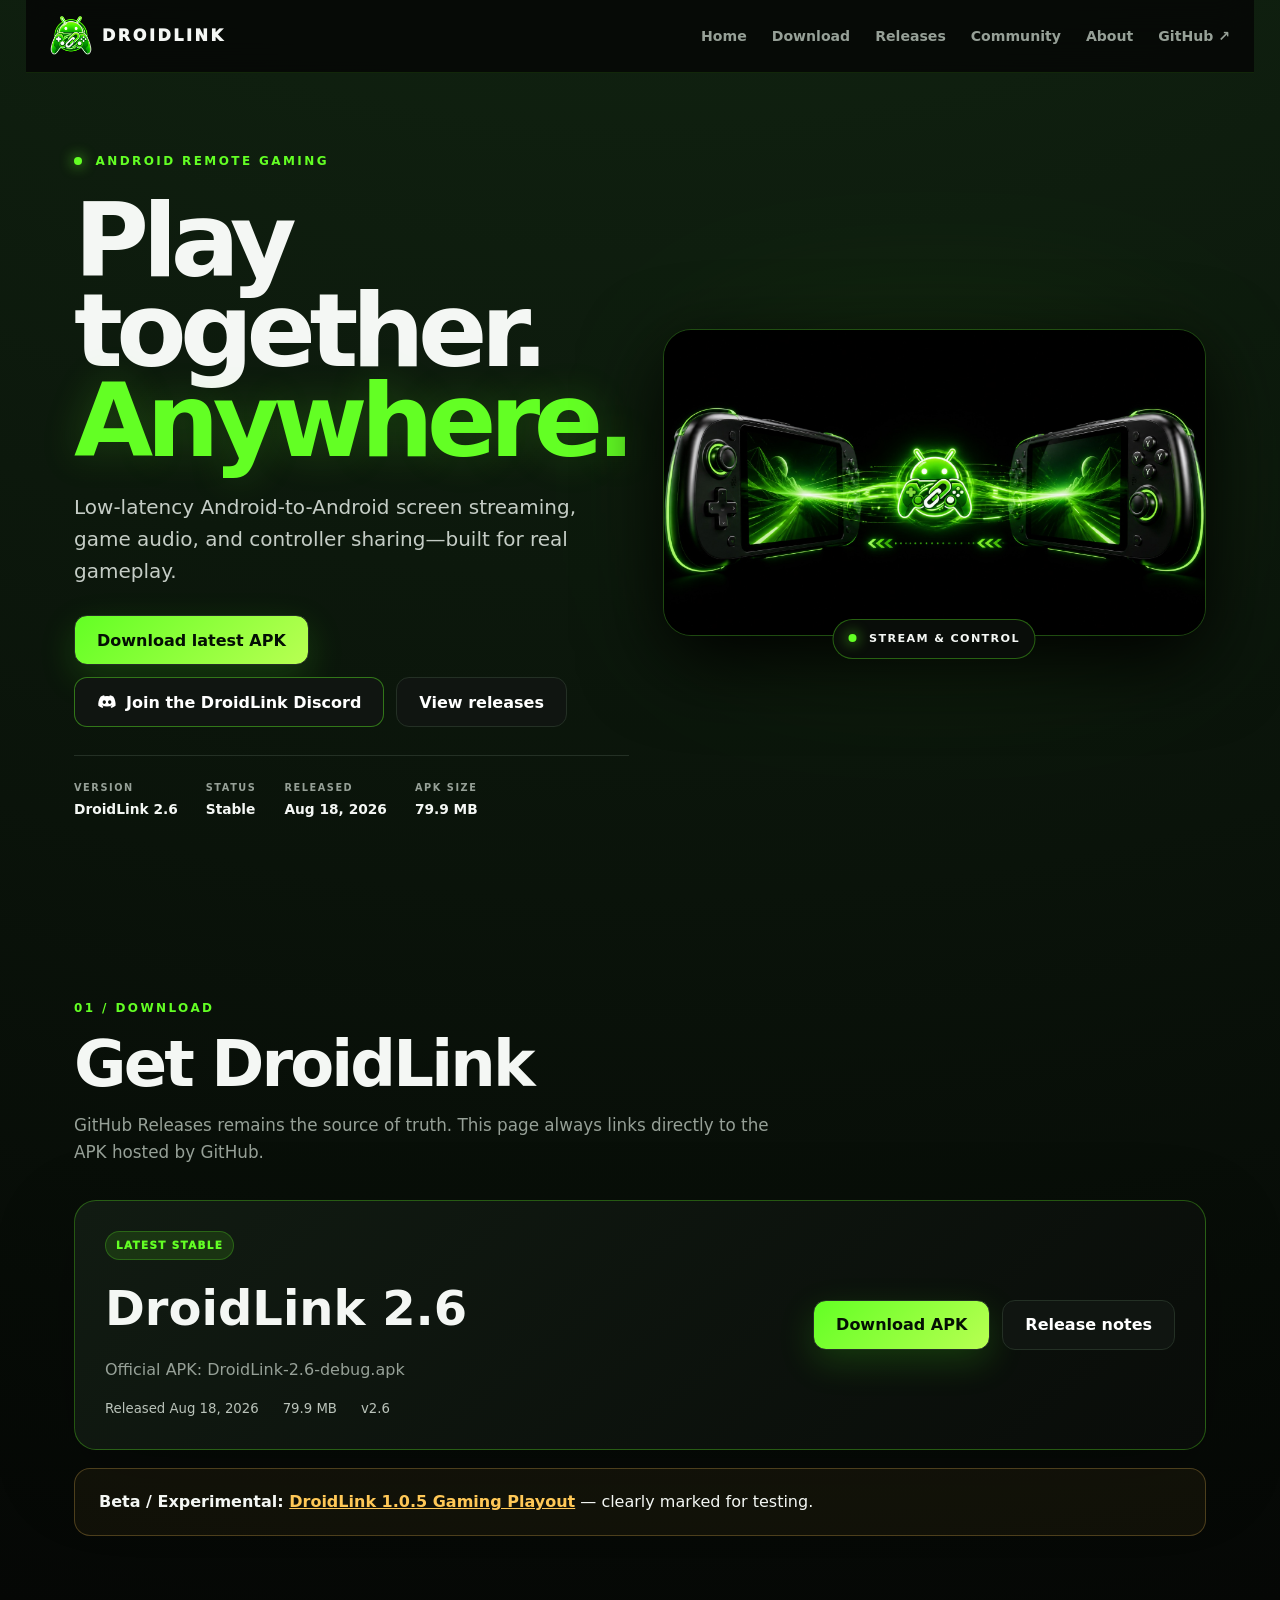
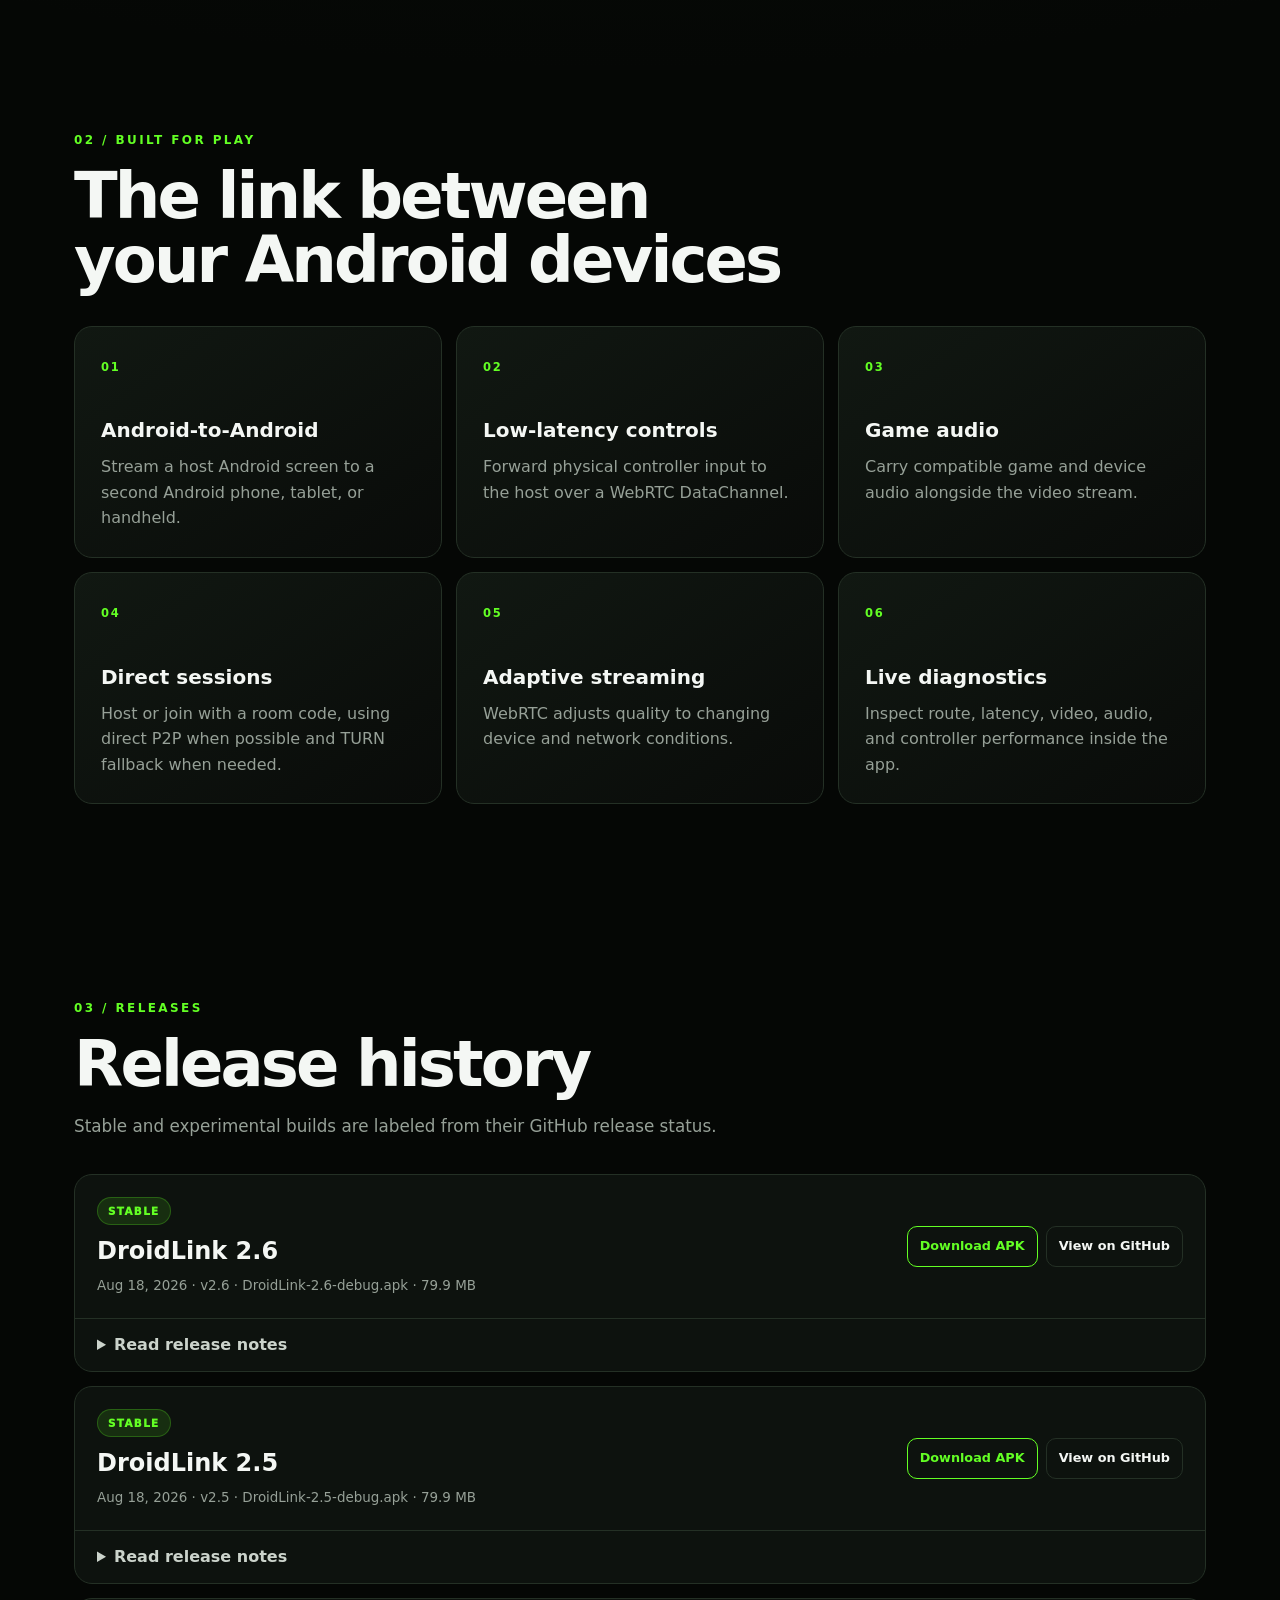
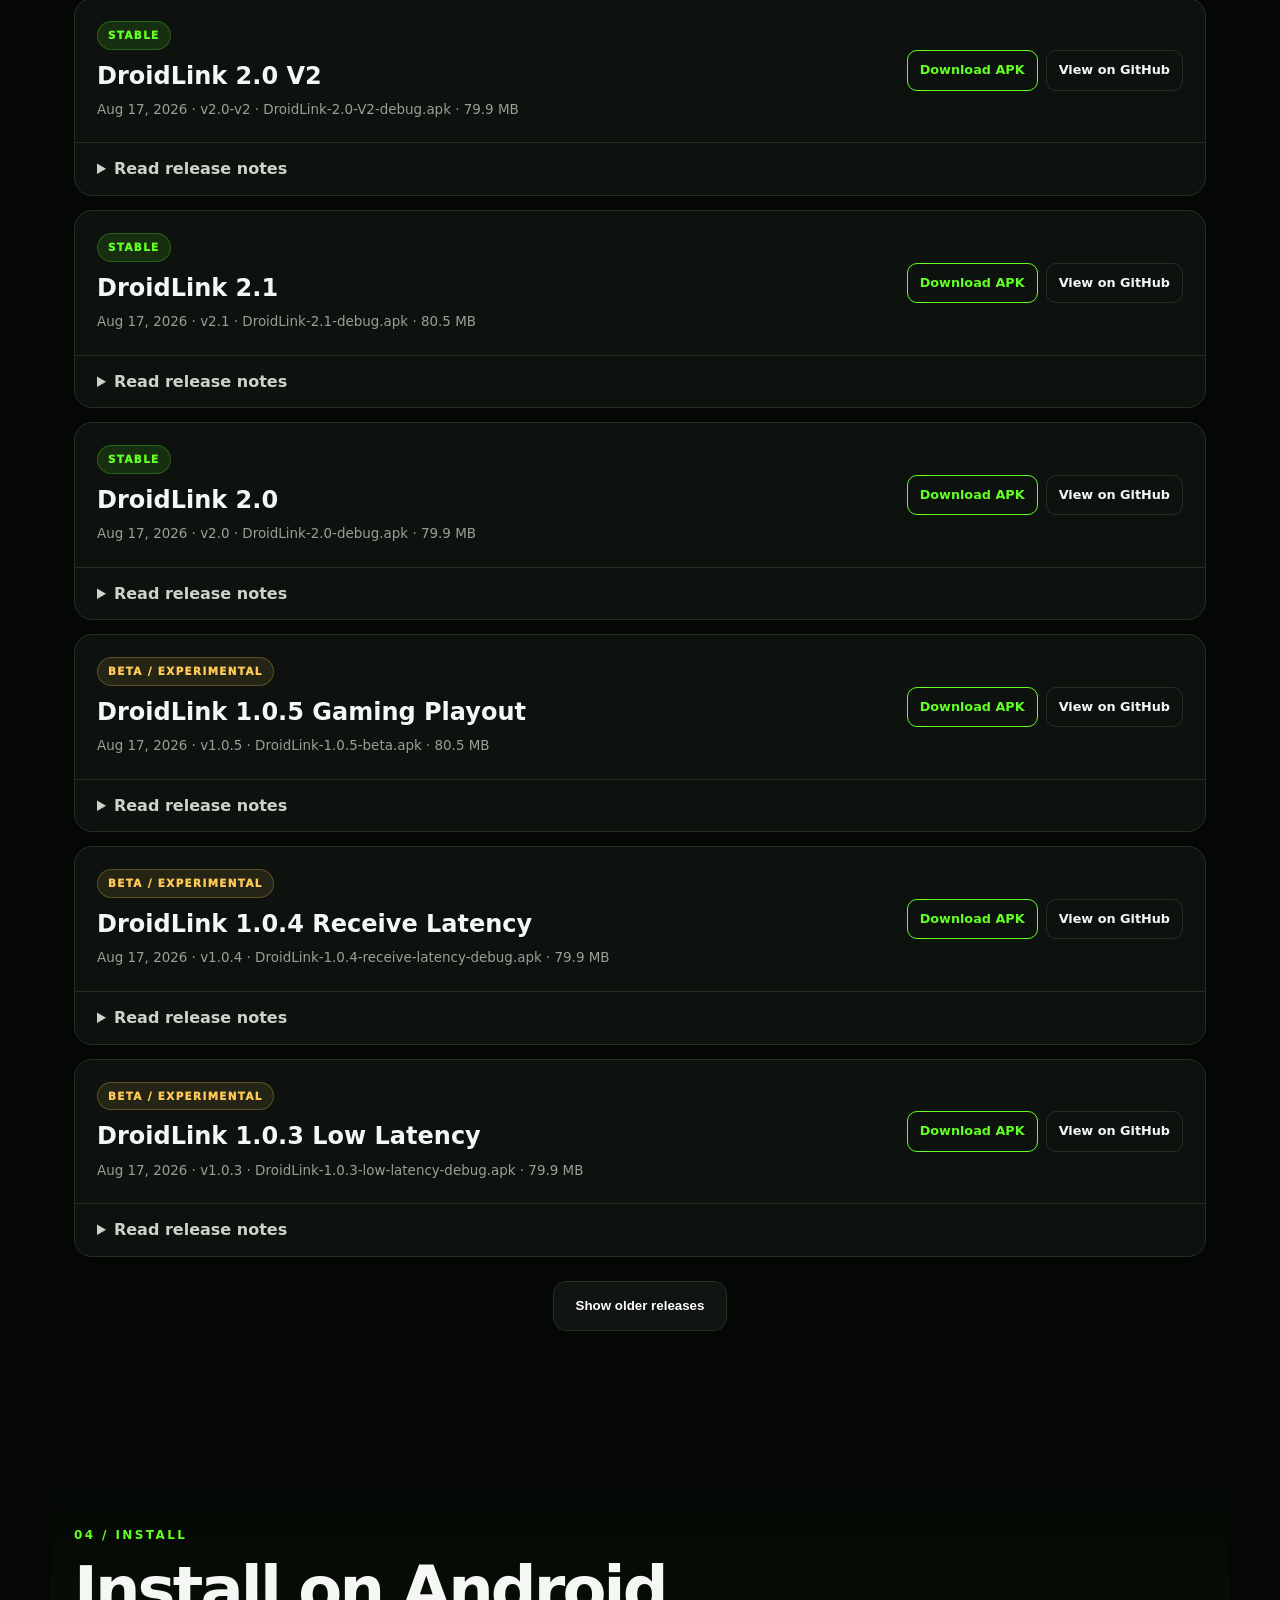
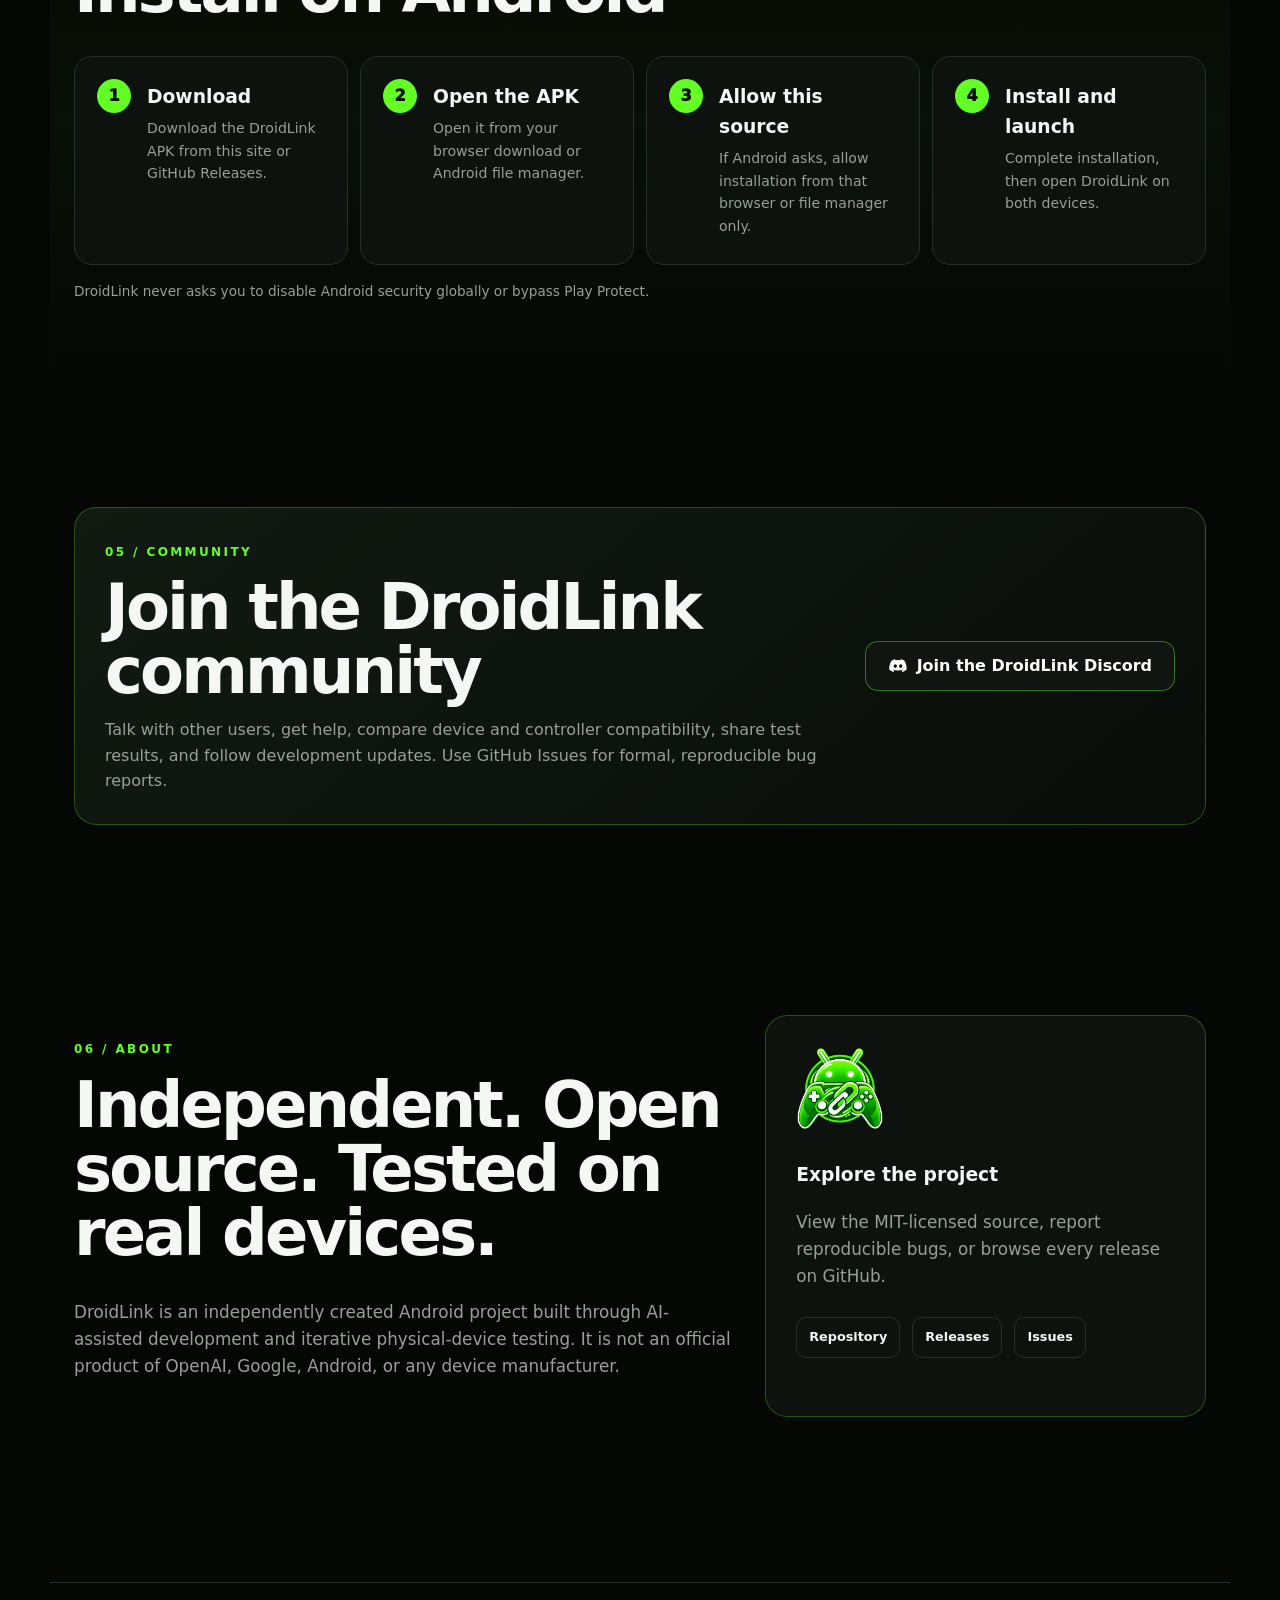
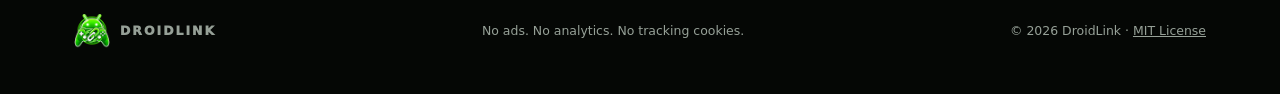
==== commit a7fbc9ab: "Force fresh release data on GitHub Pages" ====
--- a/docs/index.html
+++ b/docs/index.html
@@ -21,7 +21,7 @@
   <link rel="icon" href="assets/droidlink-logo.png">
   <link rel="stylesheet" href="styles.css">
   <link rel="stylesheet" href="community.css">
-  <script src="app.js" defer></script>
+  <script src="app.js?v=20260818-2" defer></script>
 </head>
 <body>
   <a class="skip-link" href="#main">Skip to content</a>
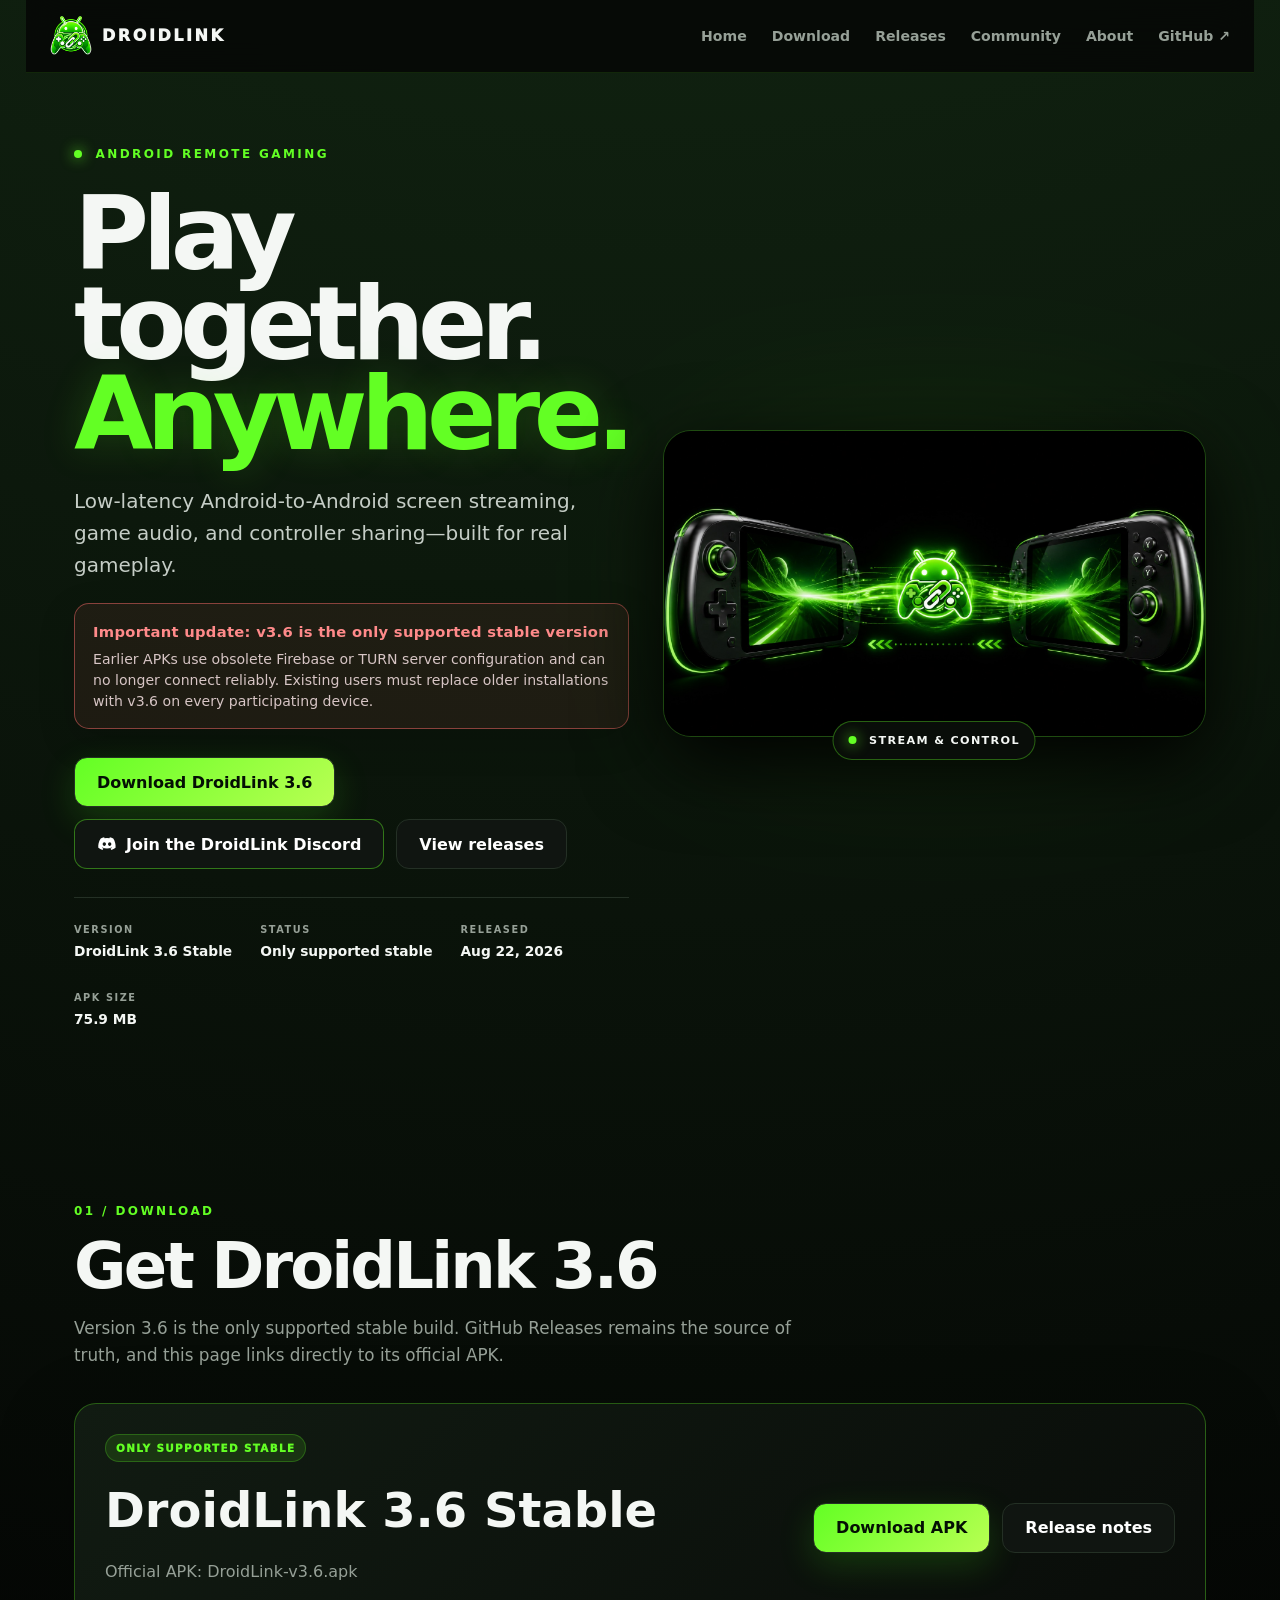
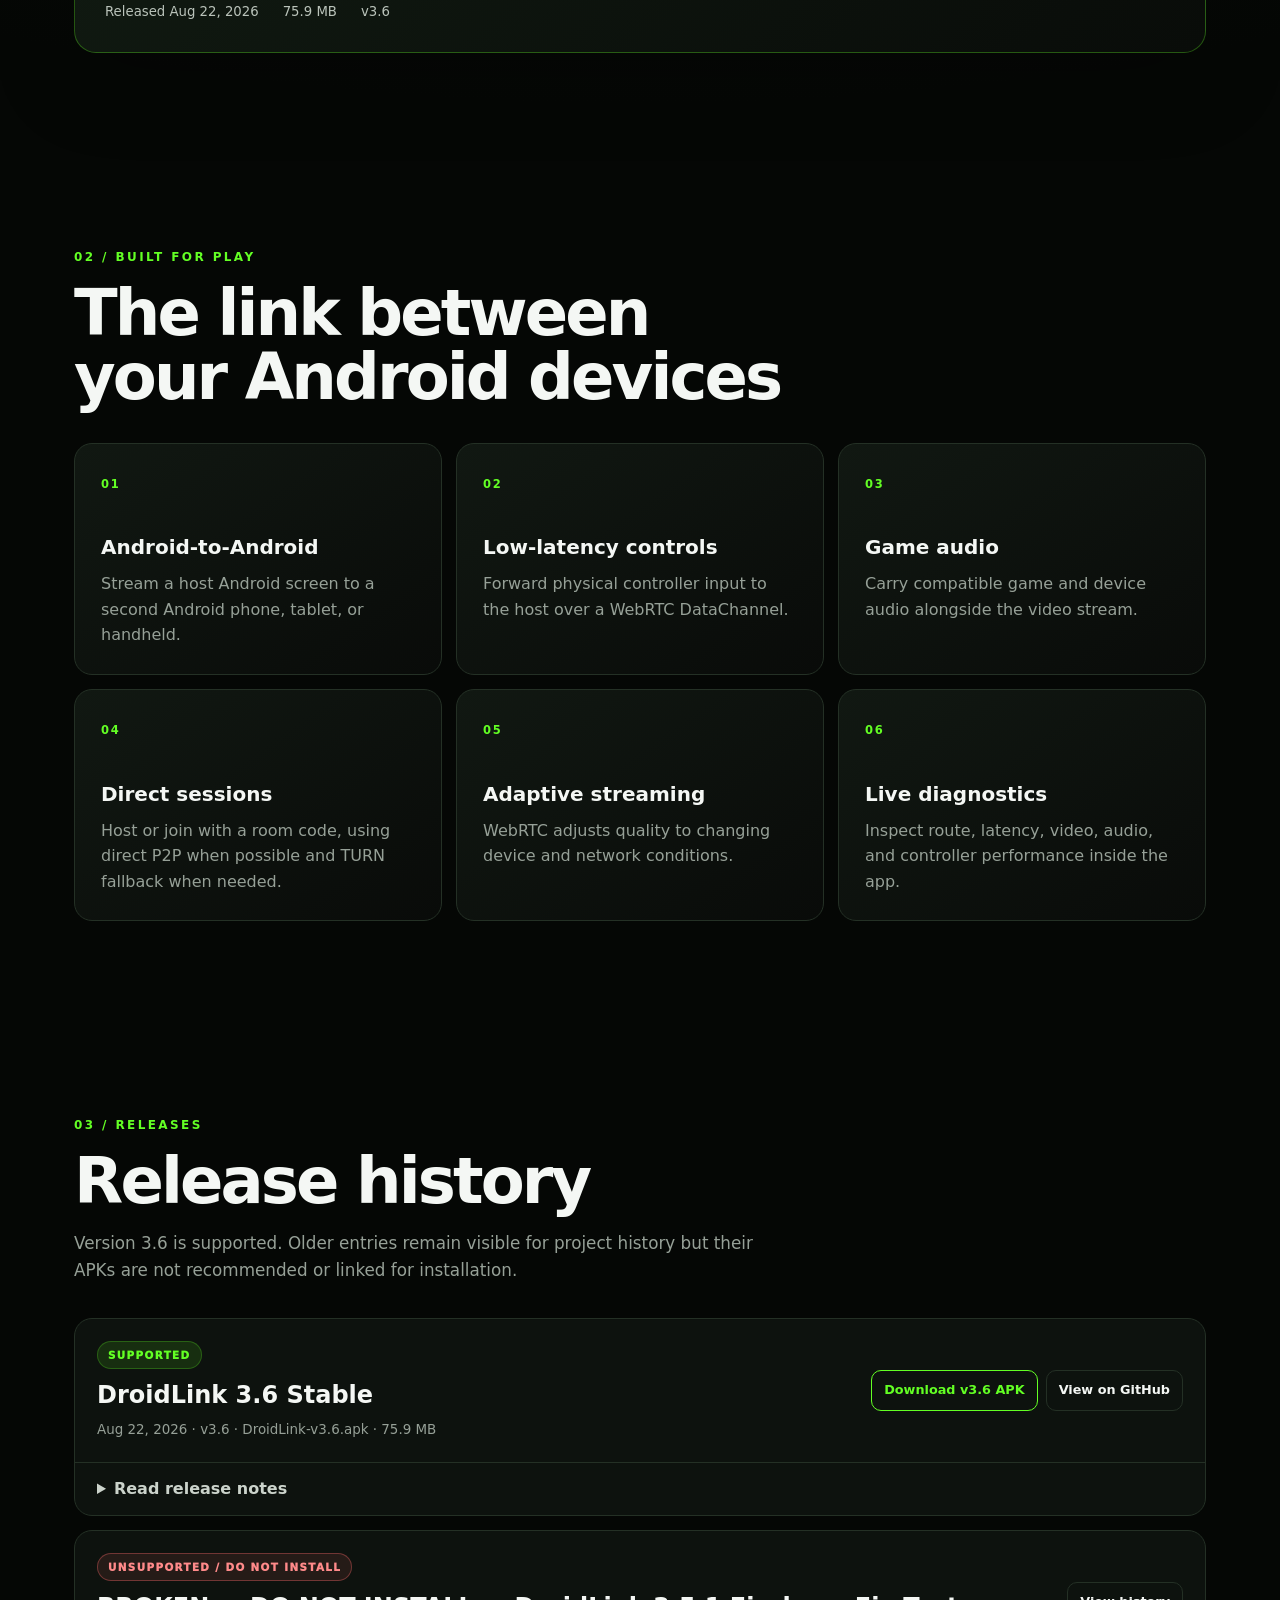
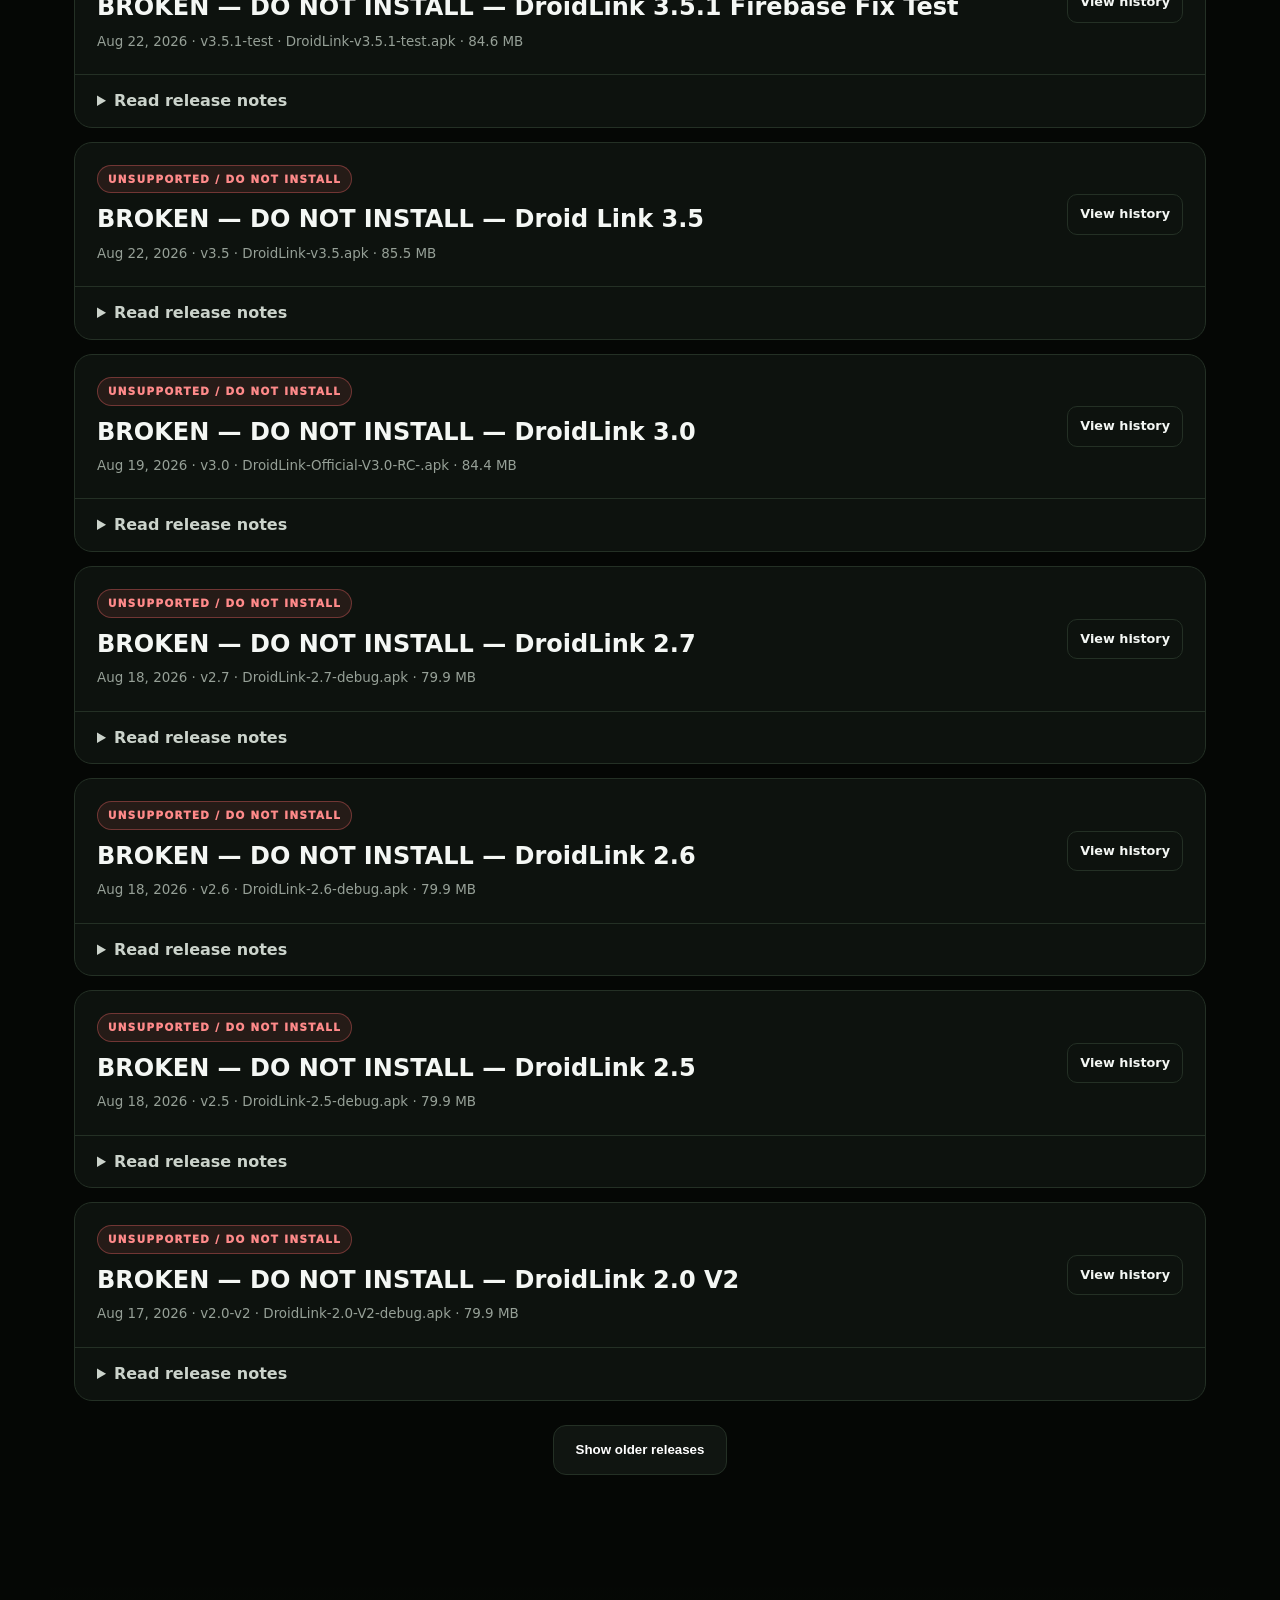
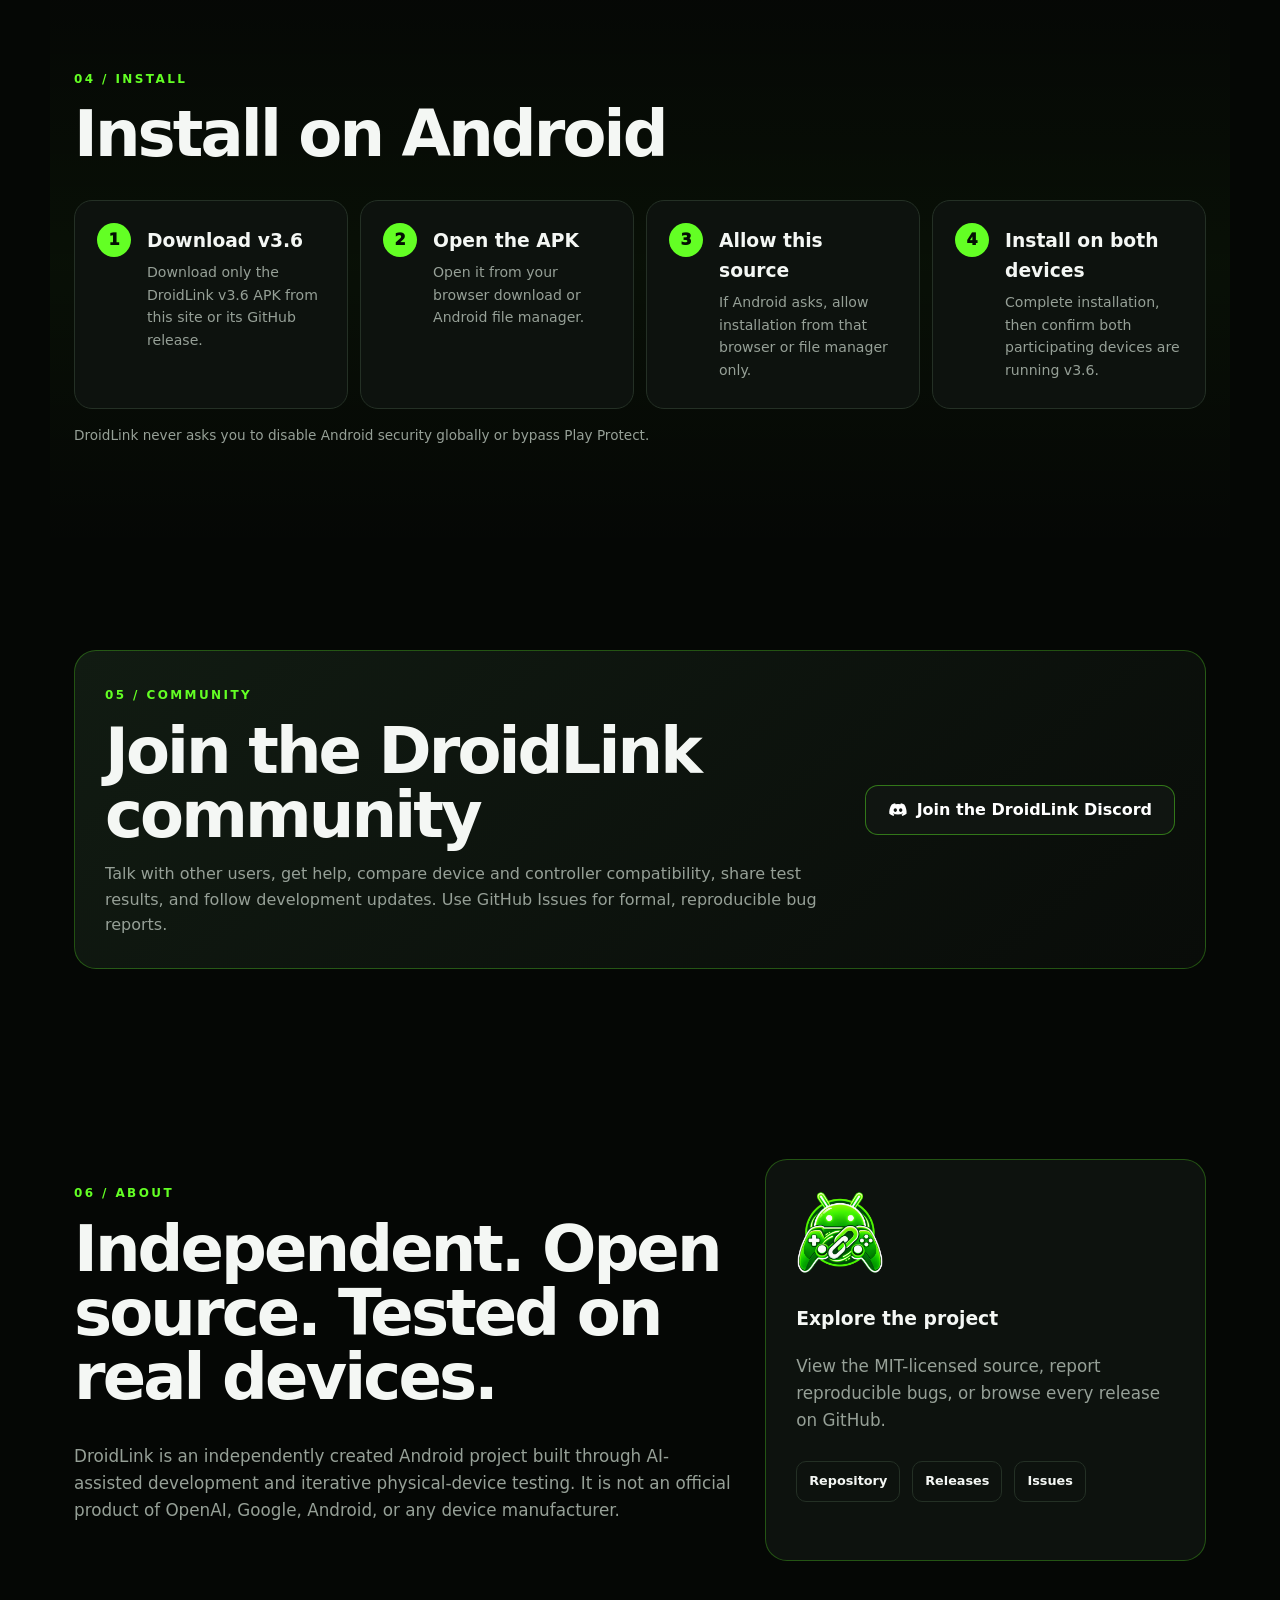
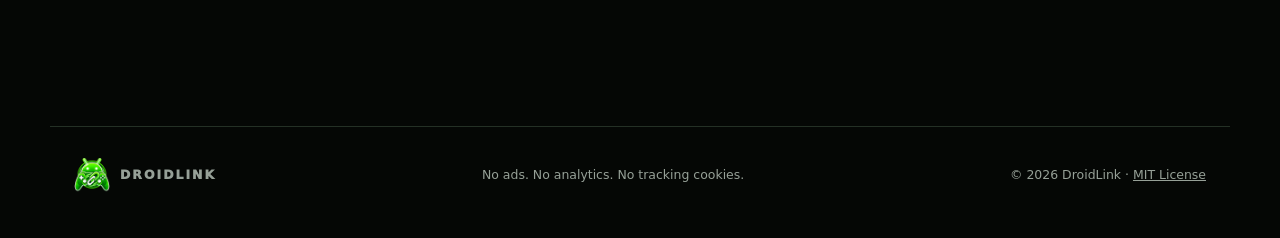
==== commit 7189faee: "Make v3.6 the only supported website download" ====
--- a/docs/index.html
+++ b/docs/index.html
@@ -21,7 +21,8 @@
   <link rel="icon" href="assets/droidlink-logo.png">
   <link rel="stylesheet" href="styles.css">
   <link rel="stylesheet" href="community.css">
-  <script src="app.js?v=20260818-2" defer></script>
+  <link rel="stylesheet" href="support-status.css">
+  <script src="app.js?v=20260822-1" defer></script>
 </head>
 <body>
   <a class="skip-link" href="#main">Skip to content</a>
@@ -43,6 +44,10 @@
         <div class="eyebrow"><span class="status-dot"></span> Android remote gaming</div>
         <h1>Play together.<br><span>Anywhere.</span></h1>
         <p class="hero-lede">Low-latency Android-to-Android screen streaming, game audio, and controller sharing—built for real gameplay.</p>
+        <aside class="support-alert" aria-labelledby="support-alert-title">
+          <strong id="support-alert-title">Important update: v3.6 is the only supported stable version</strong>
+          <p>Earlier APKs use obsolete Firebase or TURN server configuration and can no longer connect reliably. Existing users must replace older installations with v3.6 on every participating device.</p>
+        </aside>
         <div class="hero-actions">
           <a class="button button-primary latest-download disabled" href="https://github.com/Aihoward/DroidLink/releases" aria-disabled="true">Checking latest APK…</a>
           <a class="button button-discord" href="https://discord.gg/HdKQpKjWKY" target="_blank" rel="noopener noreferrer">
@@ -65,7 +70,7 @@
     </section>
 
     <section class="section" id="download">
-      <div class="section-heading"><span>01 / DOWNLOAD</span><h2>Get DroidLink</h2><p>GitHub Releases remains the source of truth. This page always links directly to the APK hosted by GitHub.</p></div>
+      <div class="section-heading"><span>01 / DOWNLOAD</span><h2>Get DroidLink 3.6</h2><p>Version 3.6 is the only supported stable build. GitHub Releases remains the source of truth, and this page links directly to its official APK.</p></div>
       <div id="latest-release" class="featured-release skeleton-card" aria-live="polite">
         <div><span class="badge">CHECKING GITHUB</span><h3>Finding the latest stable release…</h3><p>Release details will appear here.</p></div>
       </div>
@@ -85,7 +90,7 @@
     </section>
 
     <section class="section" id="releases">
-      <div class="section-heading"><span>03 / RELEASES</span><h2>Release history</h2><p>Stable and experimental builds are labeled from their GitHub release status.</p></div>
+      <div class="section-heading"><span>03 / RELEASES</span><h2>Release history</h2><p>Version 3.6 is supported. Older entries remain visible for project history but their APKs are not recommended or linked for installation.</p></div>
       <div id="release-list" class="release-list" aria-live="polite"><p class="loading">Loading public GitHub releases…</p></div>
       <div class="center"><button id="show-more" class="button button-secondary" hidden>Show older releases</button></div>
     </section>
@@ -93,10 +98,10 @@
     <section class="section install-section" id="install">
       <div class="section-heading"><span>04 / INSTALL</span><h2>Install on Android</h2></div>
       <ol class="install-steps">
-        <li><span>1</span><div><h3>Download</h3><p>Download the DroidLink APK from this site or GitHub Releases.</p></div></li>
+        <li><span>1</span><div><h3>Download v3.6</h3><p>Download only the DroidLink v3.6 APK from this site or its GitHub release.</p></div></li>
         <li><span>2</span><div><h3>Open the APK</h3><p>Open it from your browser download or Android file manager.</p></div></li>
         <li><span>3</span><div><h3>Allow this source</h3><p>If Android asks, allow installation from that browser or file manager only.</p></div></li>
-        <li><span>4</span><div><h3>Install and launch</h3><p>Complete installation, then open DroidLink on both devices.</p></div></li>
+        <li><span>4</span><div><h3>Install on both devices</h3><p>Complete installation, then confirm both participating devices are running v3.6.</p></div></li>
       </ol>
       <p class="safety-note">DroidLink never asks you to disable Android security globally or bypass Play Protect.</p>
     </section>
--- a/docs/support-status.css
+++ b/docs/support-status.css
@@ -0,0 +1,36 @@
+.support-alert {
+  max-width: 650px;
+  margin: 22px 0 0;
+  padding: 16px 18px;
+  border: 1px solid rgba(255, 107, 107, 0.48);
+  border-radius: 15px;
+  background: rgba(255, 107, 107, 0.08);
+  box-shadow: 0 12px 36px rgba(0, 0, 0, 0.18);
+}
+
+.support-alert strong {
+  display: block;
+  color: #ff8a8a;
+  font-size: 0.92rem;
+  letter-spacing: 0.02em;
+}
+
+.support-alert p {
+  margin: 6px 0 0;
+  color: #d7c5c5;
+  font-size: 0.88rem;
+  line-height: 1.5;
+}
+
+.badge.unsupported {
+  border-color: rgba(255, 107, 107, 0.35);
+  background: rgba(255, 107, 107, 0.1);
+  color: #ff8a8a;
+}
+
+@media (max-width: 900px) {
+  .support-alert {
+    margin-inline: auto;
+    text-align: left;
+  }
+}
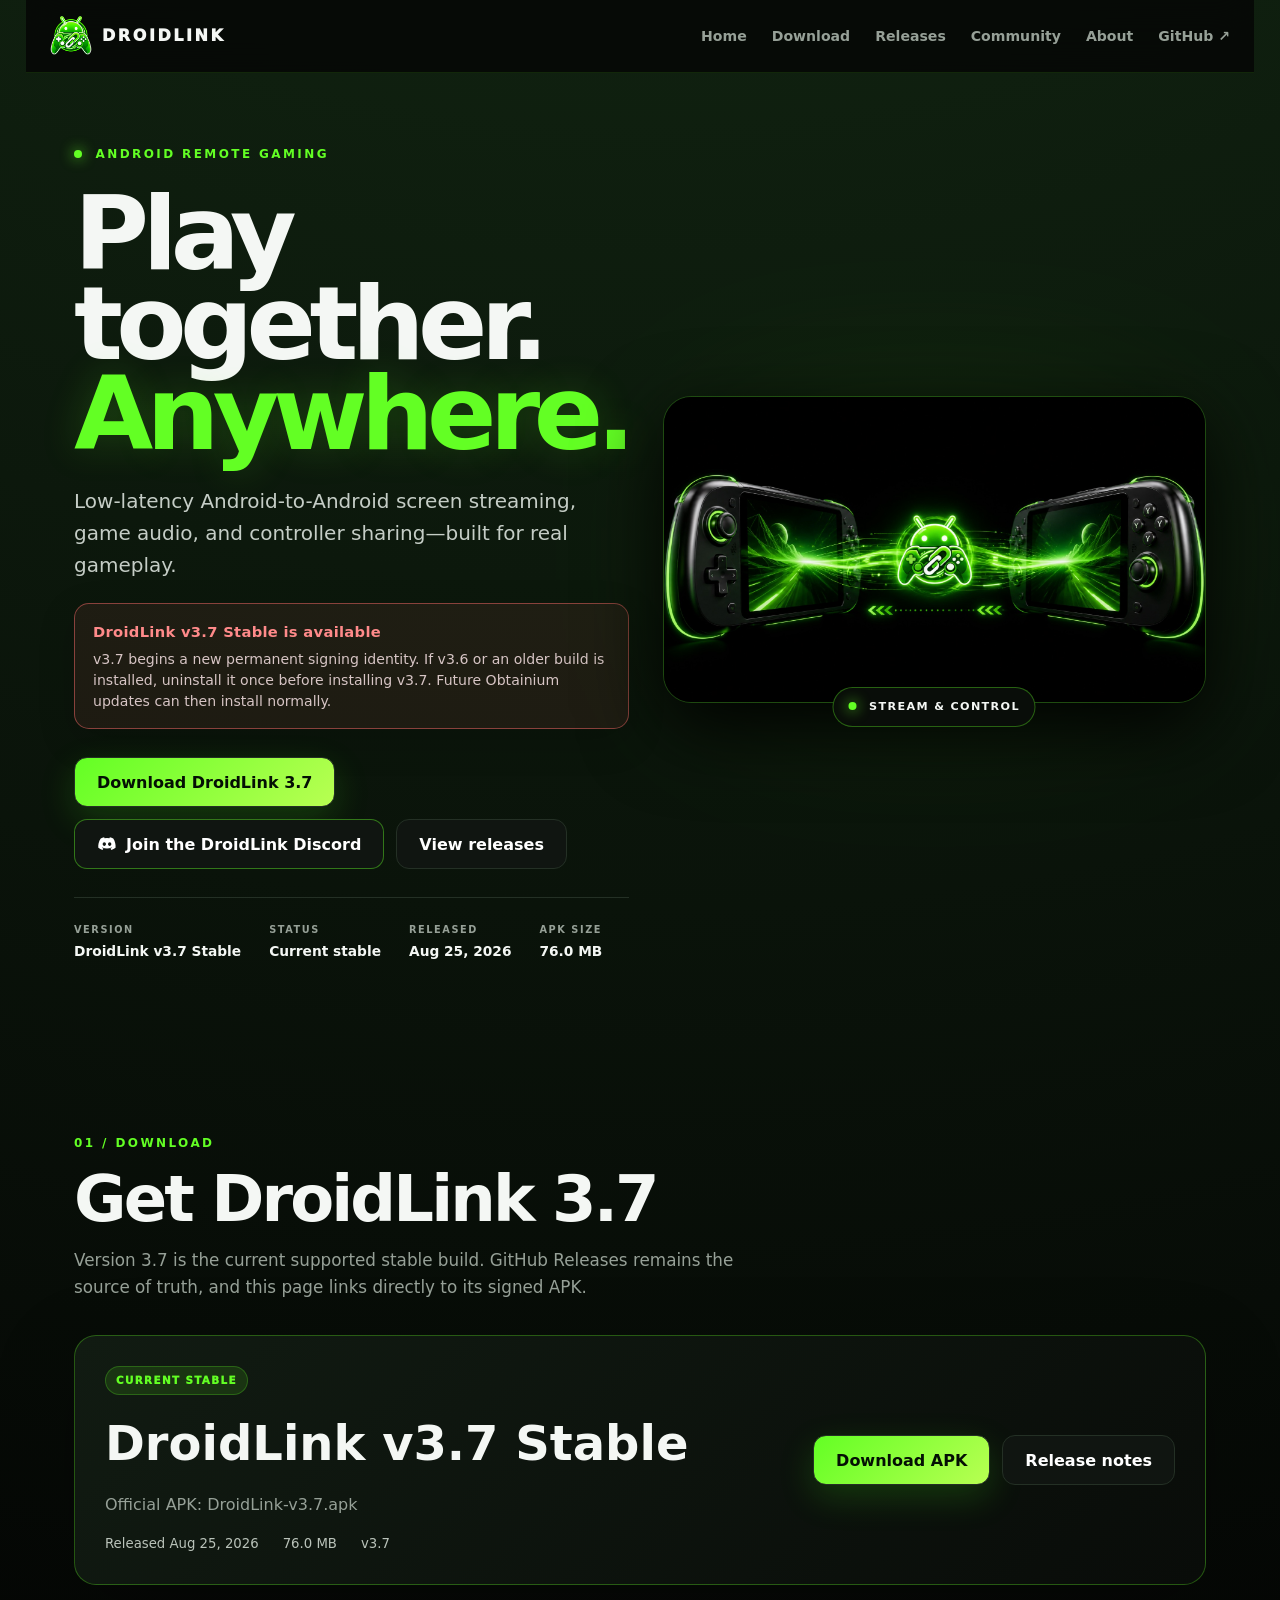
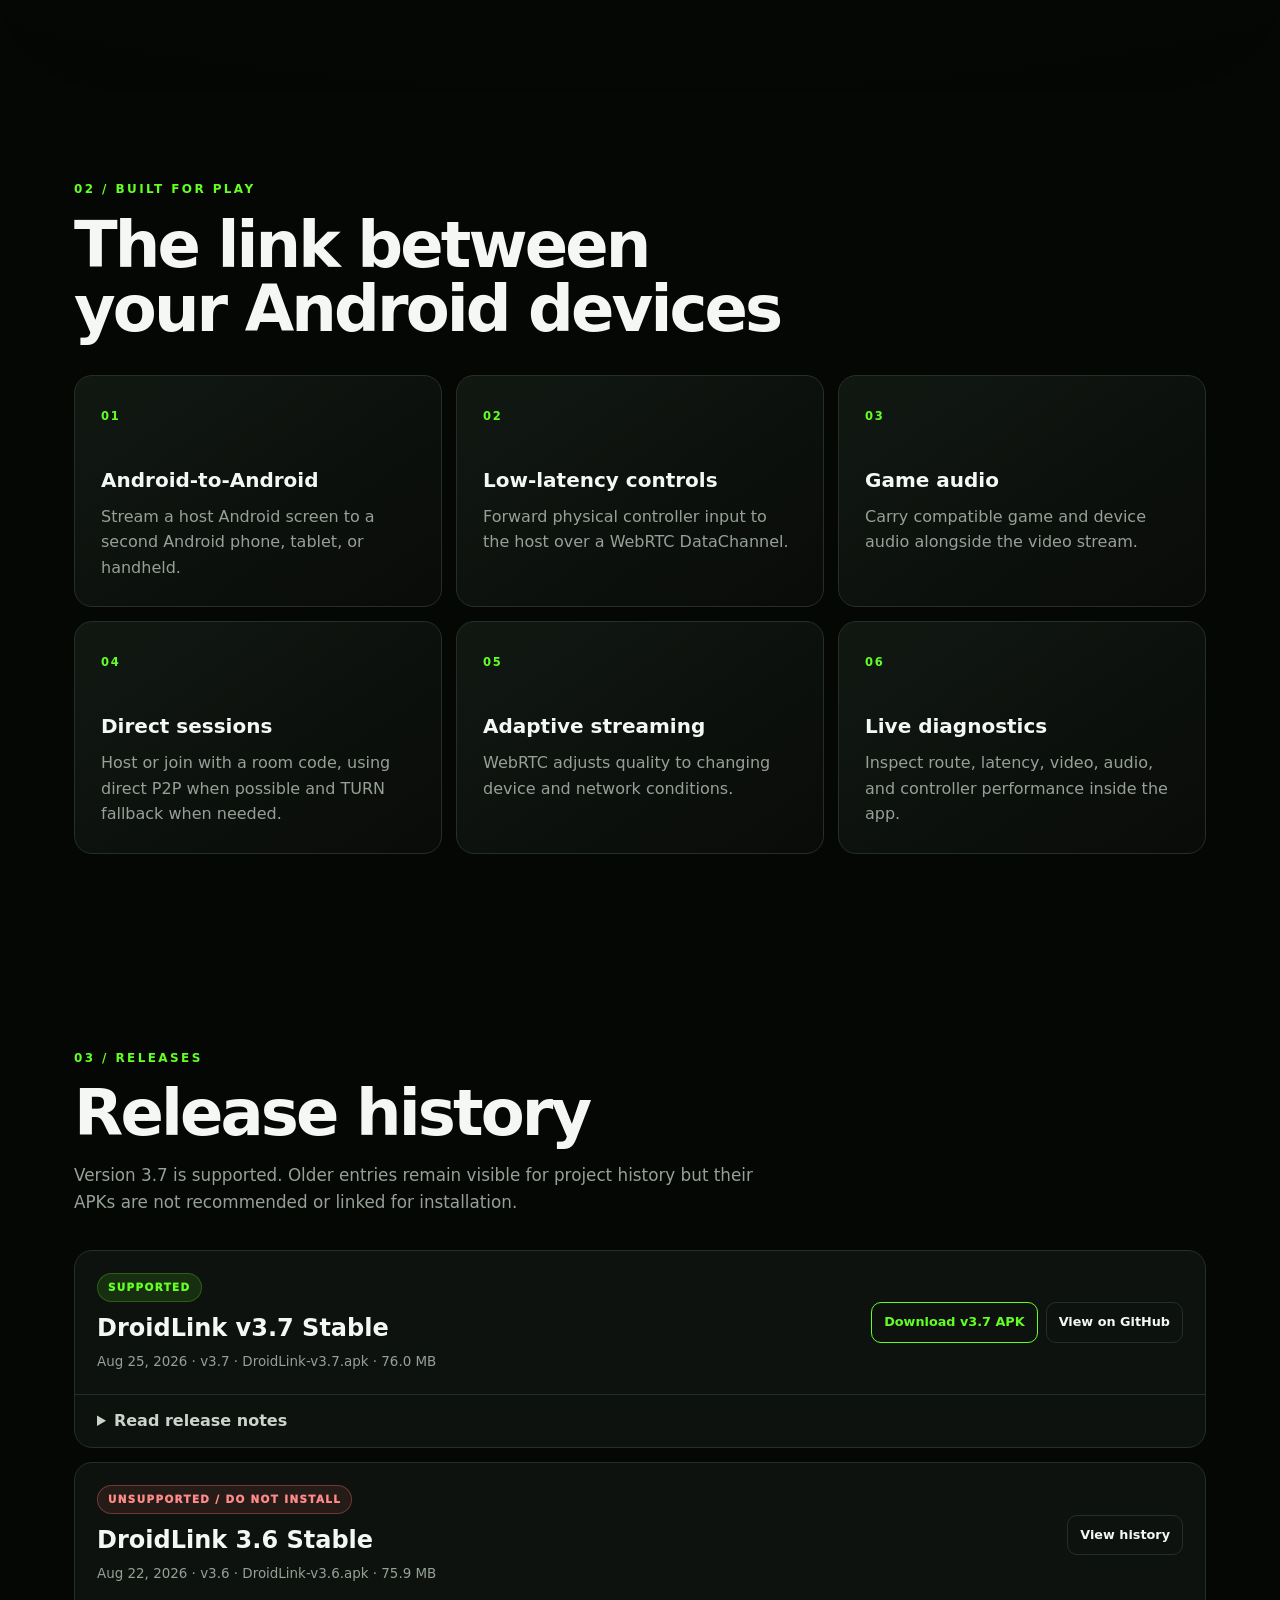
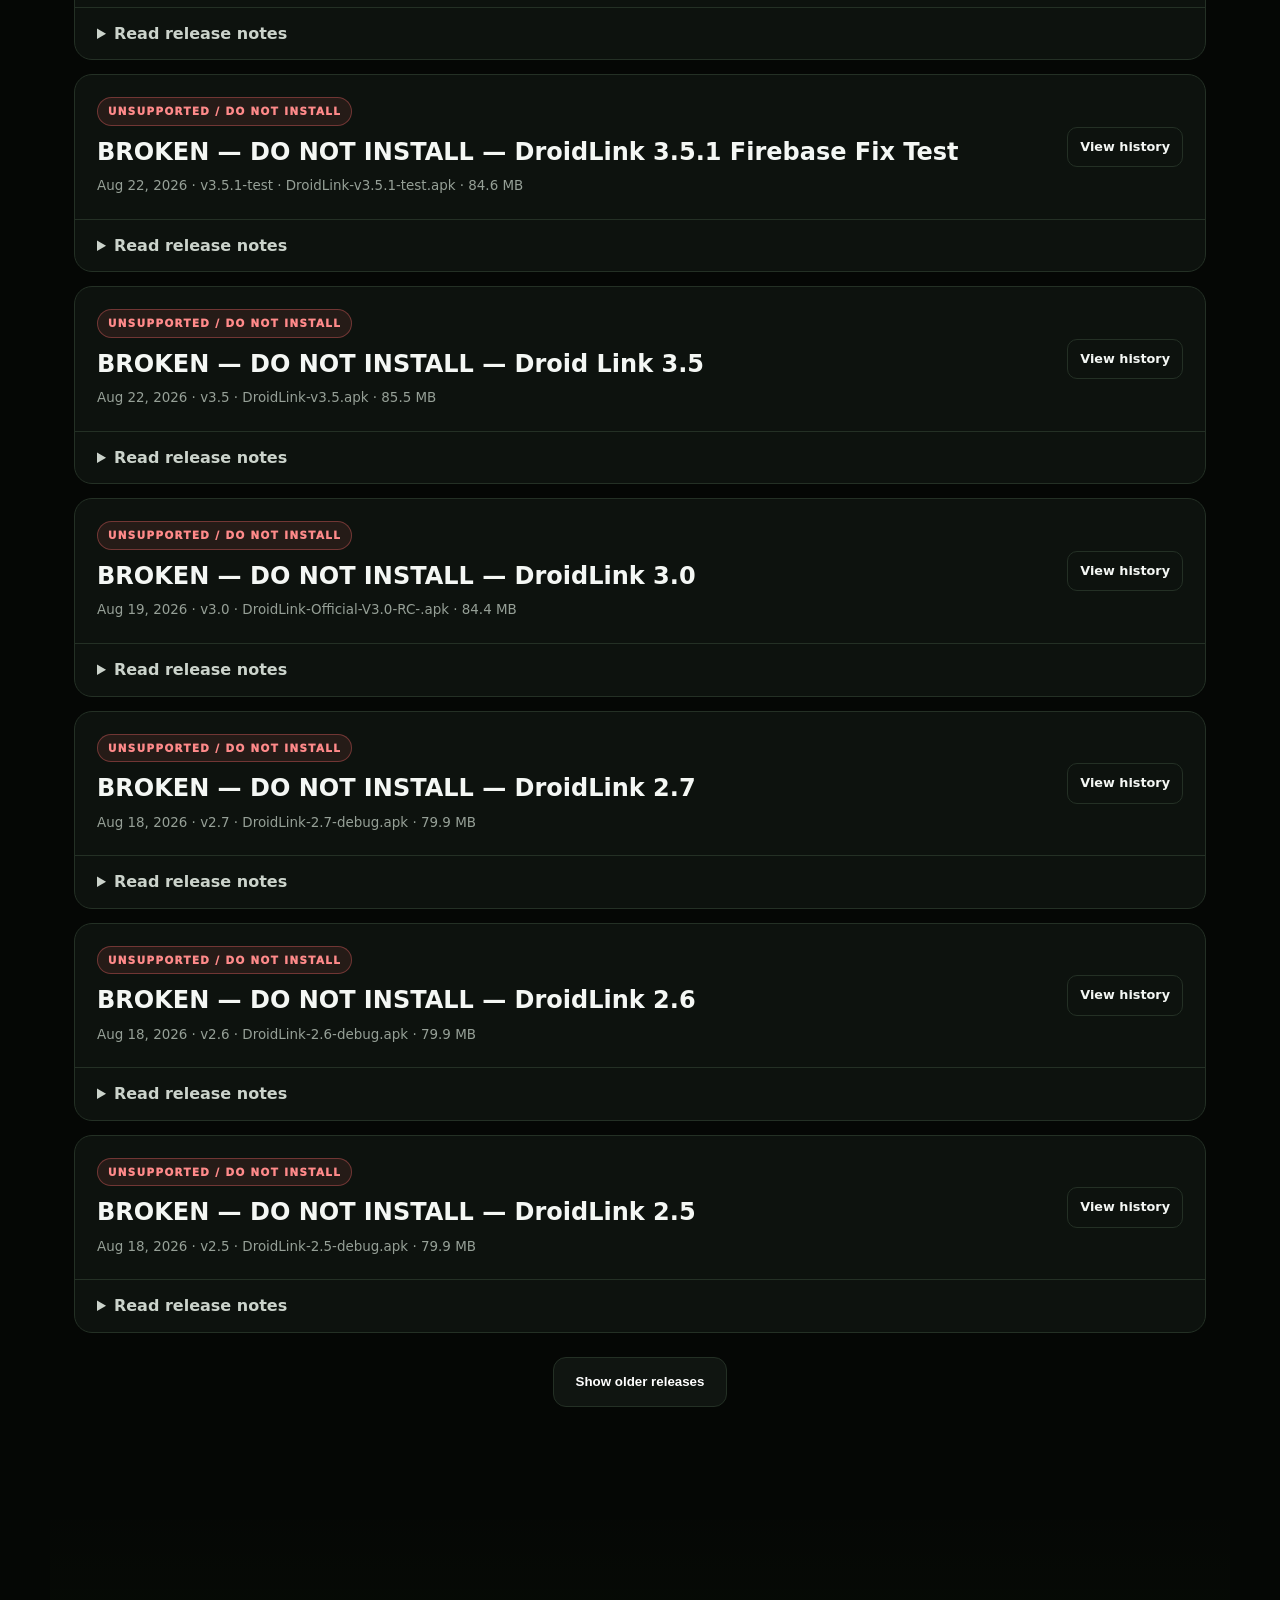
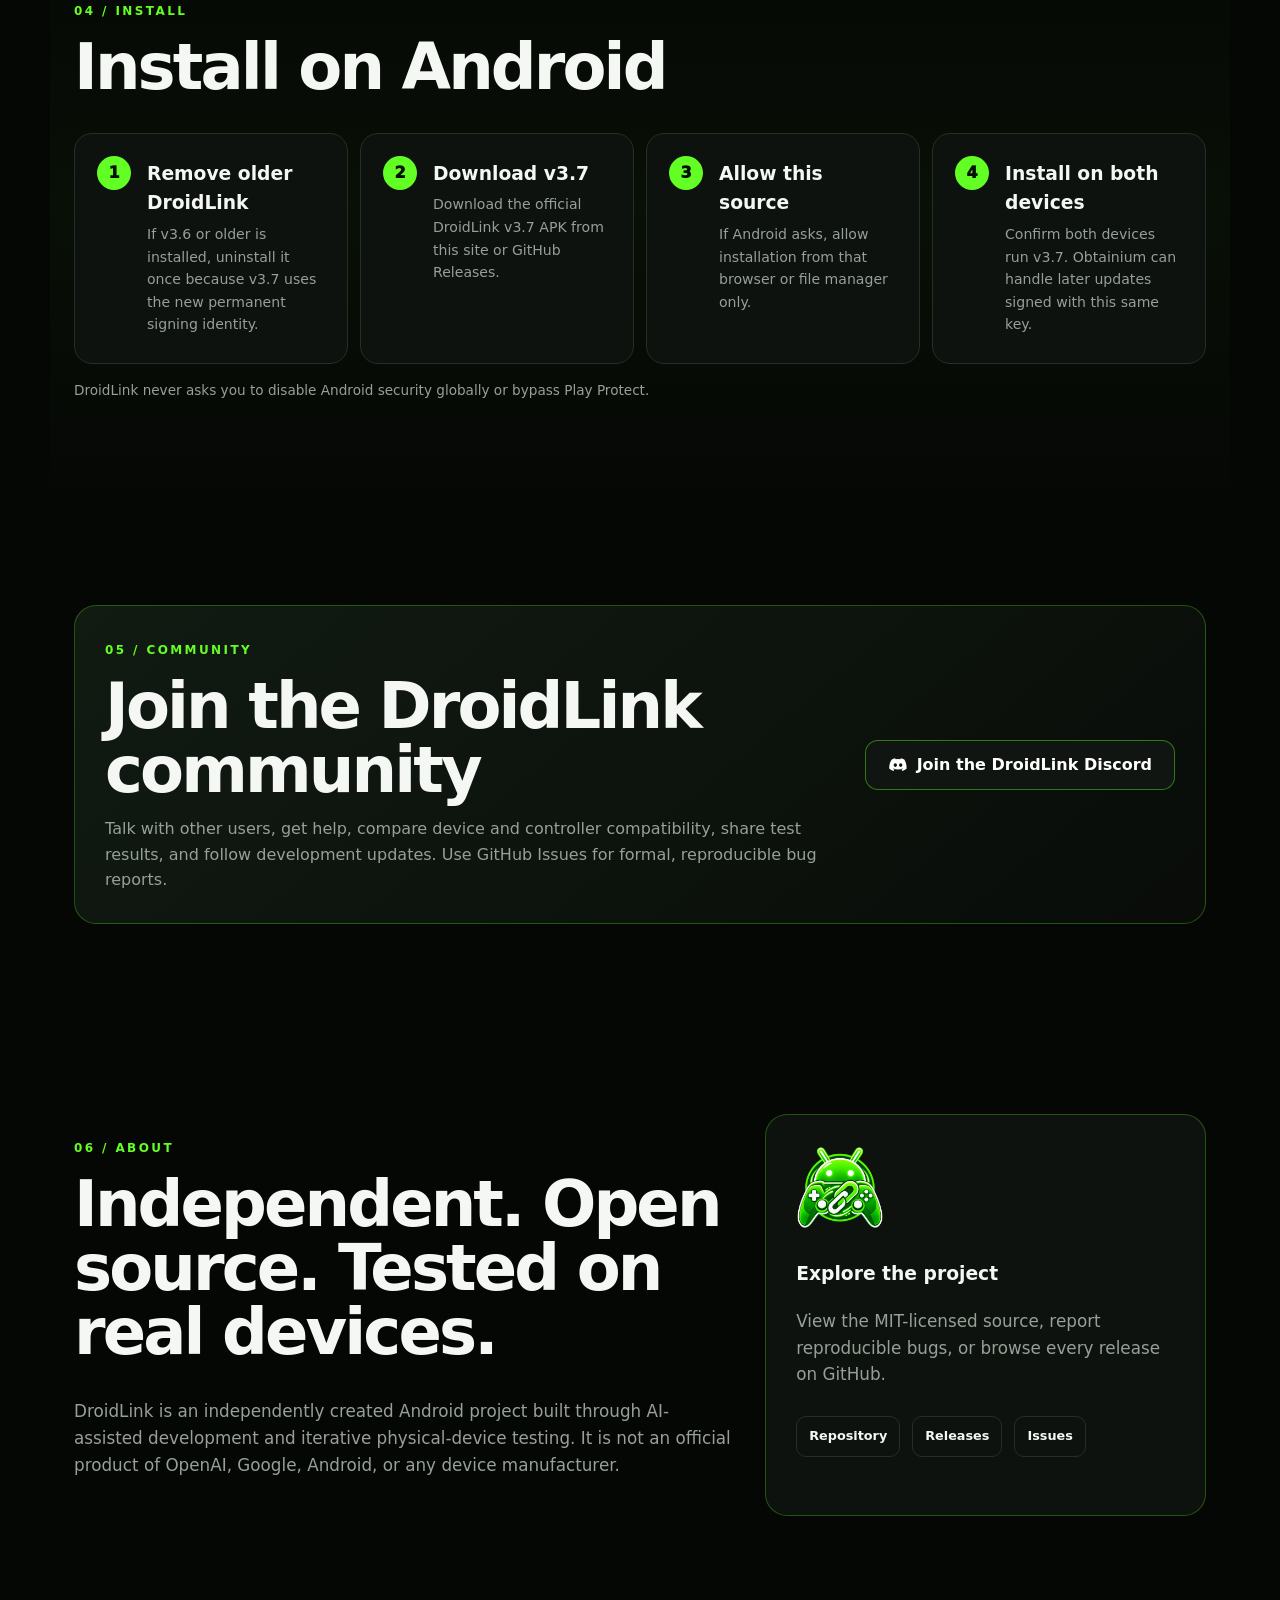
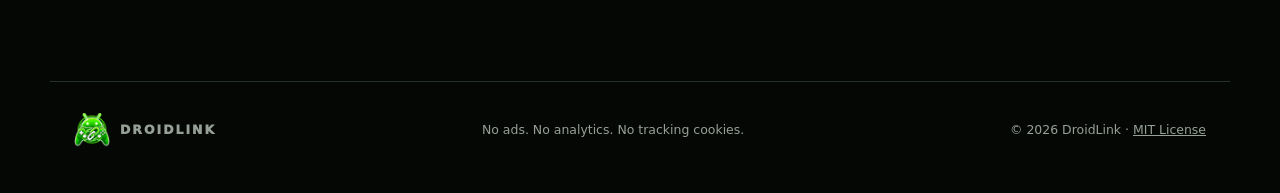
==== commit 871b6952: "Update website for DroidLink 3.7 stable" ====
--- a/docs/index.html
+++ b/docs/index.html
@@ -22,7 +22,7 @@
   <link rel="stylesheet" href="styles.css">
   <link rel="stylesheet" href="community.css">
   <link rel="stylesheet" href="support-status.css">
-  <script src="app.js?v=20260822-1" defer></script>
+  <script src="app.js?v=20260824-1" defer></script>
 </head>
 <body>
   <a class="skip-link" href="#main">Skip to content</a>
@@ -45,8 +45,8 @@
         <h1>Play together.<br><span>Anywhere.</span></h1>
         <p class="hero-lede">Low-latency Android-to-Android screen streaming, game audio, and controller sharing—built for real gameplay.</p>
         <aside class="support-alert" aria-labelledby="support-alert-title">
-          <strong id="support-alert-title">Important update: v3.6 is the only supported stable version</strong>
-          <p>Earlier APKs use obsolete Firebase or TURN server configuration and can no longer connect reliably. Existing users must replace older installations with v3.6 on every participating device.</p>
+          <strong id="support-alert-title">DroidLink v3.7 Stable is available</strong>
+          <p>v3.7 begins a new permanent signing identity. If v3.6 or an older build is installed, uninstall it once before installing v3.7. Future Obtainium updates can then install normally.</p>
         </aside>
         <div class="hero-actions">
           <a class="button button-primary latest-download disabled" href="https://github.com/Aihoward/DroidLink/releases" aria-disabled="true">Checking latest APK…</a>
@@ -70,7 +70,7 @@
     </section>
 
     <section class="section" id="download">
-      <div class="section-heading"><span>01 / DOWNLOAD</span><h2>Get DroidLink 3.6</h2><p>Version 3.6 is the only supported stable build. GitHub Releases remains the source of truth, and this page links directly to its official APK.</p></div>
+      <div class="section-heading"><span>01 / DOWNLOAD</span><h2>Get DroidLink 3.7</h2><p>Version 3.7 is the current supported stable build. GitHub Releases remains the source of truth, and this page links directly to its signed APK.</p></div>
       <div id="latest-release" class="featured-release skeleton-card" aria-live="polite">
         <div><span class="badge">CHECKING GITHUB</span><h3>Finding the latest stable release…</h3><p>Release details will appear here.</p></div>
       </div>
@@ -90,7 +90,7 @@
     </section>
 
     <section class="section" id="releases">
-      <div class="section-heading"><span>03 / RELEASES</span><h2>Release history</h2><p>Version 3.6 is supported. Older entries remain visible for project history but their APKs are not recommended or linked for installation.</p></div>
+      <div class="section-heading"><span>03 / RELEASES</span><h2>Release history</h2><p>Version 3.7 is supported. Older entries remain visible for project history but their APKs are not recommended or linked for installation.</p></div>
       <div id="release-list" class="release-list" aria-live="polite"><p class="loading">Loading public GitHub releases…</p></div>
       <div class="center"><button id="show-more" class="button button-secondary" hidden>Show older releases</button></div>
     </section>
@@ -98,10 +98,10 @@
     <section class="section install-section" id="install">
       <div class="section-heading"><span>04 / INSTALL</span><h2>Install on Android</h2></div>
       <ol class="install-steps">
-        <li><span>1</span><div><h3>Download v3.6</h3><p>Download only the DroidLink v3.6 APK from this site or its GitHub release.</p></div></li>
-        <li><span>2</span><div><h3>Open the APK</h3><p>Open it from your browser download or Android file manager.</p></div></li>
+        <li><span>1</span><div><h3>Remove older DroidLink</h3><p>If v3.6 or older is installed, uninstall it once because v3.7 uses the new permanent signing identity.</p></div></li>
+        <li><span>2</span><div><h3>Download v3.7</h3><p>Download the official DroidLink v3.7 APK from this site or GitHub Releases.</p></div></li>
         <li><span>3</span><div><h3>Allow this source</h3><p>If Android asks, allow installation from that browser or file manager only.</p></div></li>
-        <li><span>4</span><div><h3>Install on both devices</h3><p>Complete installation, then confirm both participating devices are running v3.6.</p></div></li>
+        <li><span>4</span><div><h3>Install on both devices</h3><p>Confirm both devices run v3.7. Obtainium can handle later updates signed with this same key.</p></div></li>
       </ol>
       <p class="safety-note">DroidLink never asks you to disable Android security globally or bypass Play Protect.</p>
     </section>
